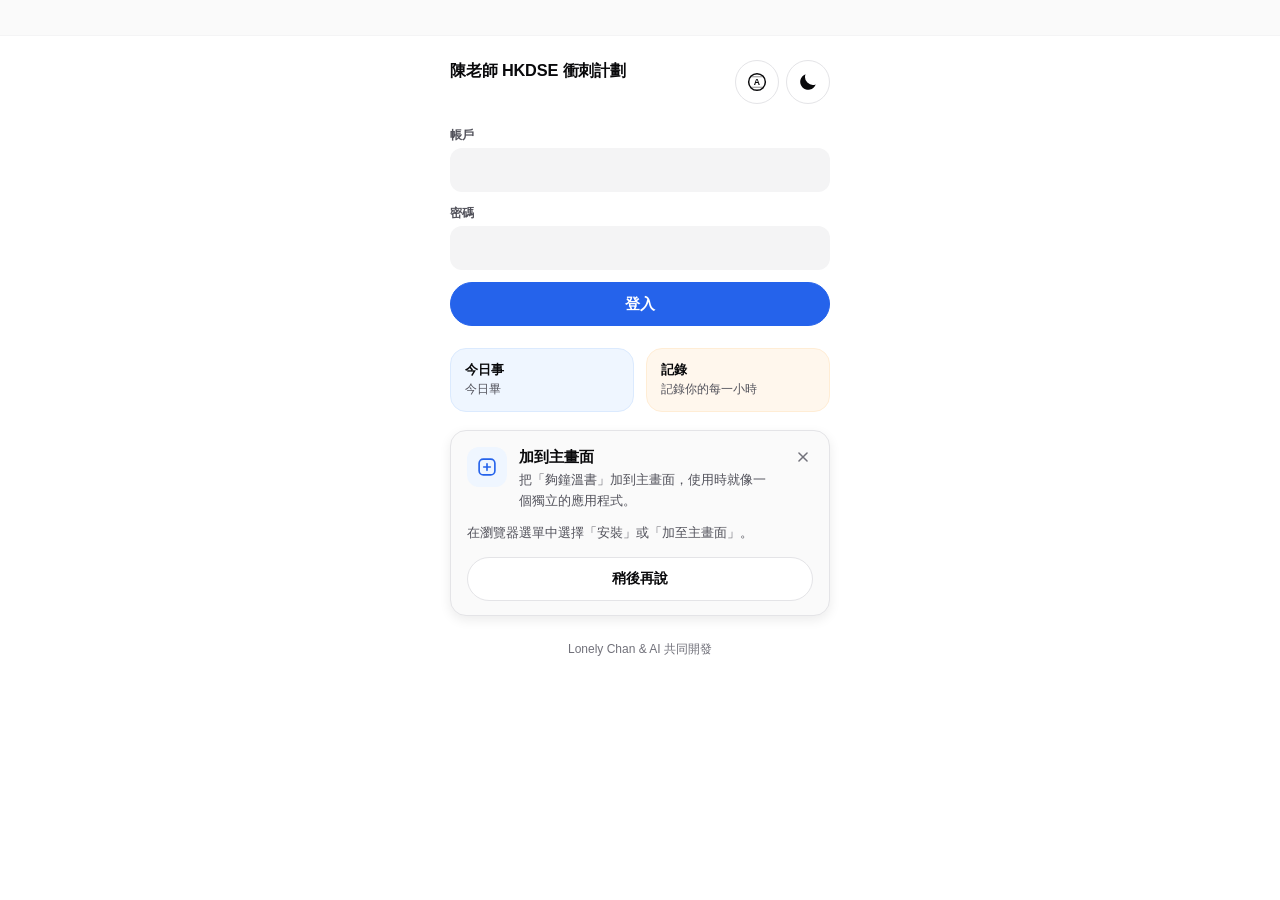
==== index.html @ e99648c1 "夠鐘溫書：安裝掣、icon 切換掣、新圖示、Service Worker" ====
<!doctype html>
<html lang="zh-Hant">
<head>
  <meta charset="utf-8">
  <meta name="viewport" content="width=device-width, initial-scale=1, viewport-fit=cover">
  <!-- 應用程式名稱＝主畫面圖示下面顯示嘅名（SIR 2026-08-17 定名「夠鐘
       溫書」）。畫面上嘅品牌區塊係另一回事，繼續用「2026 - 2027」／
       「陳老師 HKDSE 衝刺計劃」，兩者刻意唔同。 -->
  <title>夠鐘溫書</title>

  <!-- PWA：manifest + Service Worker（sw.js，2026-08-17 加）。SW 行網路
       優先，唔會快取住舊畫面（見 sw.js 頭註）；佢同時係 Chromium 發出
       beforeinstallprompt 的先決條件，冇佢就冇「一撳安裝」掣。
       start_url / scope 刻意用相對路徑 "./"：manifest 的相對 URL 係以
       manifest 檔案本身所在位置為 base，唔係頁面 URL。manifest.webmanifest
       喺兩邊部署都放喺 app 根目錄——GitHub Pages 係
       https://tonychan358.github.io/dse-study-log/manifest.webmanifest，
       本機開發係 http://localhost:8005/manifest.webmanifest——所以 "./"
       喺兩邊都會正確解析到各自嘅根目錄，唔使寫死絕對路徑或猜子路徑。 -->
  <link rel="manifest" href="./manifest.webmanifest">
  <link rel="apple-touch-icon" href="./icons/apple-touch-icon.png">
  <meta name="theme-color" content="#2563EB">

  <!-- iOS Safari 唔認 manifest 嘅 display:standalone，要另外呢幾個 meta
       tag 先會喺「加至主畫面」後隱藏網址列、用 standalone 模式打開。 -->
  <meta name="apple-mobile-web-app-capable" content="yes">
  <meta name="apple-mobile-web-app-status-bar-style" content="black-translucent">
  <meta name="apple-mobile-web-app-title" content="夠鐘溫書">

  <link rel="stylesheet" href="./css/tokens.css">
  <link rel="stylesheet" href="./css/app.css">
</head>
<body>
  <div id="status-bar" class="status-bar" hidden></div>
  <main id="app">載入中…</main>
  <script type="module" src="./js/main.js"></script>
</body>
</html>
---- css/tokens.css ----
/*
 * Design tokens for dse-study-log — derived from ../DESIGN.md (Bento Grid,
 * v1.0, replaces the earlier Warm Editorial system as of 2026-08-17).
 *
 * Token NAMES are kept stable from the previous (warm-editorial) file so
 * app.css and every view module keep working unchanged; only the VALUES
 * change. New tokens are added for bento-specific things that had no
 * warm-editorial equivalent: dark/inverted cells, accent-tinted cells,
 * the fuller radius scale, and bento grid spacing.
 *
 * 2026-08-17 (login redesign): the primary/CTA colour moves from Bento's
 * near-black to the BRAND BLUE of the approved login mockup
 * (docs/ui-mockup-login.html) — SIR's instruction「唔想用黑色」. Token
 * NAMES are again untouched: only --accent / --accent-hover (and their
 * dark-theme counterparts) change value, plus a new --brand-* group for
 * the blue hero cell. DESIGN.md still governs everything else; the blue
 * is DESIGN.md's own accent-blue family (blue-600 #2563EB), so this is a
 * re-mapping within the documented palette, not a new colour.
 *
 * DESIGN.md's literal hex values are used wherever they pass WCAG AA as
 * real text/button-label pairs. Where a literal value fails (checked by
 * hand against the WCAG 2.1 contrast formula), a nearby shade from the
 * same colour family is promoted instead — same technique the previous
 * warm-editorial tokens.css used. Deviations are called out inline:
 *   - --muted (zinc-400 #A1A1AA) is ~2.6:1 on white → fails 4.5:1 for real
 *     text (captions, hints, form labels use it). Promoted to zinc-500
 *     #71717A (~4.8:1 on --bg / --surface).
 *   - --danger and the two DESIGN "solid button" accents (rose/green) are
 *     promoted one step darker (rose-600 / green-700) so white label text
 *     on a solid button reaches 4.5:1; literal DESIGN hexes fail
 *     (rose ~3.7:1, green ~2.3:1) for that specific use.
 *   - Decorative-only values (cell borders, tint backgrounds, focus rings)
 *     keep DESIGN.md's literal hex — non-text UI components only need 3:1,
 *     and Bento's whole aesthetic (Linear/Vercel-style near-invisible
 *     borders) intentionally trades off some border contrast for the
 *     "flat, breathing" look DESIGN.md's Do's/Don'ts call for.
 *
 * DESIGN.md does not specify a dark theme (only bg-dark as one of several
 * light-theme accent cells). Dark theme is derived here: zinc-900/800 for
 * surfaces, near-white for text/primary-button, and the "dark hero cell"
 * inverts to a bright cell (see --cell-dark-bg below) so it keeps its role
 * as the highest-contrast anchor in the grid even when the page canvas is
 * already dark.
 *
 * Theme switch: document.documentElement.dataset.theme = 'dark' | 'light'
 */

:root {
  /* Surfaces (DESIGN.md §Colors > Backgrounds) */
  --bg: #FFFFFF;              /* bg-base — pure white canvas */
  --surface: #FAFAFA;         /* bg-surface — default bento cell / card */
  --surface-elevated: #F4F4F5;/* bg-elevated — hover state */

  /* Text (DESIGN.md §Colors > Text) */
  --text: #09090B;            /* text-primary — near-black */
  --text-secondary: #52525B;  /* text-secondary — zinc-600, ~7.5:1 on --bg */
  --muted: #71717A;           /* zinc-500 — promoted from DESIGN's text-muted
                                  #A1A1AA (zinc-400, ~2.6:1, fails as real
                                  text); this shade reaches ~4.8:1 on --bg
                                  and --surface. Literal zinc-400 is kept
                                  as --muted-decorative below for icon-only /
                                  non-text uses that only need 3:1. */
  --muted-decorative: #A1A1AA; /* DESIGN's literal text-muted, decorative-only */
  --text-inverse: #FFFFFF;    /* text-inverse — on dark/accent-dark cells */
  --text-muted-inv: rgba(255, 255, 255, 0.60); /* text-muted-inv, DESIGN literal */

  /* Borders (DESIGN.md §Borders) */
  --border: #E4E4E7;          /* border-default — card/input/cell outlines */
  --border-subtle: #F4F4F5;   /* border-subtle — barely visible dividers */
  --border-strong: #D4D4D8;   /* border-strong — hovered cell border, table lines */
  --border-dark: rgba(255, 255, 255, 0.10); /* border on dark/accent-dark cells */

  /* Interactive — BRAND BLUE primary (DESIGN.md §Colors > Accent Palette >
     accent-blue family). The approved login mockup makes blue the app's
     primary colour: blue hero, blue login button, blue brand line. blue-600
     #2563EB is one step darker than DESIGN's literal accent-blue #3B82F6 —
     the literal is only ~3.1:1 against white, which fails 4.5:1 for a solid
     button's white label and for link text; #2563EB reaches ~5.2:1. */
  --accent: #2563EB;          /* primary — CTA buttons, links, focus rings */
  --accent-hover: #1D4ED8;    /* primary-hover — blue-700 */
  --accent-soft: #EFF6FF;     /* bg-accent-2 (blue tint) — "selected" chip/pill state */
  --accent-line: #3B82F6;     /* accent-blue literal — decorative border for
                                  the selected/pressed chip state (3:1 use only) */
  --on-accent: #FFFFFF;       /* label colour on top of --accent (~5.2:1) */

  /* Brand hero (approved login mockup's countdown cell). The mockup's
     gradient is #2563EB → #4F79F0; the second stop is too light to carry
     white text (white on #4F79F0 is only ~4.0:1, and the mockup's
     rgba(255,255,255,.82) label is ~3.1:1 on it — both fail 4.5:1). Per the
     promotion convention above, the end stop is moved to the neighbouring
     indigo-600 #4F46E5 (same "blue leaning violet" direction the mockup
     takes, ~6.3:1 with white) and the muted label alpha is raised from .82
     to .92 (~4.6:1 at the gradient's lightest point). */
  --brand: #2563EB;           /* hero gradient start — same hue as --accent */
  --brand-2: #4F46E5;         /* hero gradient end — indigo-600 */
  --on-brand: #FFFFFF;        /* hero number/text (≥5.2:1 across the gradient) */
  --on-brand-muted: rgba(255, 255, 255, 0.92); /* hero label/unit (≥4.6:1) */
  --shadow-brand: 0 8px 22px rgba(37, 99, 235, 0.24); /* mockup's blue glow */

  /* Semantic */
  --danger: #E11D48;          /* rose-600 — promoted from DESIGN's literal
                                  accent-rose #F43F5E (white-on-rose is only
                                  ~3.7:1, fails 4.5:1 for a solid danger
                                  button/label); this reaches ~4.7:1 */
  --on-danger: #FFFFFF;
  --success: #15803D;         /* green-700 — promoted from DESIGN's literal
                                  accent-green #22C55E for the same reason
                                  (white-on-green is only ~2.3:1); reaches ~5:1 */
  --success-soft: #F0FDF4;    /* bg-accent-1 (green tint) — badge/cell backgrounds */
  --on-success: #FFFFFF;
  --warn: #F59E0B;            /* accent-amber, literal DESIGN hex — status-bar
                                  offline background */
  --warn-text: #92620A;       /* darkened amber for inline warning text on
                                  --bg (literal #F59E0B is only ~2.2:1 as text) */
  --on-warn: #09090B;         /* near-black text on the light amber --warn
                                  (white-on-amber is only ~2.1:1, fails) */

  /* Bento accent tints (DESIGN.md §Colors > Backgrounds + §Components >
     Bento Cells > cell-accent-{color}) — used by .cell-accent-* below */
  --tint-green-bg: #F0FDF4;
  --tint-green-border: #DCFCE7;
  --tint-blue-bg: #EFF6FF;
  --tint-blue-border: #DBEAFE;
  --tint-purple-bg: #FDF4FF;
  --tint-purple-border: #FAE8FF;
  --tint-orange-bg: #FFF7ED;
  --tint-orange-border: #FFEDD5;

  /* Dark/contrast bento cell (DESIGN.md §Components > cell-dark) */
  --cell-dark-bg: #09090B;
  --cell-dark-text: #FFFFFF;
  --cell-dark-border: rgba(255, 255, 255, 0.10);

  /* Shape (DESIGN.md §Border Radius) */
  --radius-sm: 8px;           /* radius-sm — small tags, badges */
  --radius: 12px;             /* radius-md — buttons, inputs, small cells */
  --radius-lg: 16px;          /* radius-lg — standard bento cell / card */
  --radius-xl: 20px;          /* radius-xl — large feature cells */
  --radius-2xl: 24px;         /* radius-2xl — hero bento */
  --radius-full: 9999px;      /* radius-full — pill buttons, badges */
  --gap: 12px;                /* space-3 */
  --tap: 44px;                /* minimum tap target, both axes */

  /* Bento grid (DESIGN.md §The Bento Grid System) */
  --bento-gap: 12px;
  --cell-pad: 20px;           /* within DESIGN's 24-32px range, tightened for
                                  the app's compact mobile-first cells */

  /* Elevation (DESIGN.md §Elevation Model) — flat by default, shadow only
     appears on hover, per "Bento aesthetic: flat, no shadow at rest" */
  --shadow-sm: 0 1px 4px rgba(0, 0, 0, 0.05), 0 1px 2px rgba(0, 0, 0, 0.03);
  --shadow-md: 0 4px 12px rgba(0, 0, 0, 0.08);

  /* Typography (DESIGN.md §Typography). No web font is loaded (no CDN,
     offline-first PWA); system stacks approximate Inter/Geist with
     Traditional-Chinese-aware CJK fallbacks. */
  --font-heading: -apple-system, BlinkMacSystemFont, 'Segoe UI', 'PingFang TC',
    'Microsoft JhengHei', 'Noto Sans TC', sans-serif;
  --font-body: -apple-system, BlinkMacSystemFont, 'Segoe UI', 'PingFang TC',
    'Microsoft JhengHei', 'Noto Sans TC', sans-serif;
}

:root[data-theme="dark"] {
  /* Surfaces — zinc-950/900/800, never blue-grey (DESIGN has no explicit
     dark palette; zinc is the same neutral family DESIGN already uses for
     borders/text, so this stays in-family) */
  --bg: #09090B;               /* bg-dark, DESIGN's own literal dark swatch */
  --surface: #18181B;          /* zinc-900 — one step up from --bg for cell separation */
  --surface-elevated: #27272A; /* zinc-800 */

  /* Text */
  --text: #FAFAFA;             /* near-white */
  --text-secondary: #D4D4D8;   /* zinc-300, ~13.8:1 on --bg */
  --muted: #A1A1AA;            /* zinc-400, ~7.4:1 on --bg — DESIGN's literal
                                   text-muted reads fine here (dark canvas
                                   inverts the earlier light-theme failure) */
  --muted-decorative: #71717A;
  --text-inverse: #09090B;     /* used on the inverted --cell-dark-bg (bright) */
  --text-muted-inv: rgba(9, 9, 11, 0.60);

  /* Borders */
  --border: #3F3F46;           /* zinc-700 */
  --border-subtle: #27272A;    /* zinc-800 */
  --border-strong: #52525B;    /* zinc-600 */
  --border-dark: rgba(9, 9, 11, 0.10);

  /* Interactive — the brand stays blue in dark theme (recognisability), but
     blue-600 on a near-black canvas is only ~3.9:1, too weak for link text
     and focus rings. Lightened to blue-400 #60A5FA (~7.8:1 on --bg), with
     near-black labels on top of solid blue buttons (~7.8:1). */
  --accent: #60A5FA;
  --accent-hover: #93C5FD;     /* blue-300 */
  --accent-soft: #1E2A3F;      /* dark desaturated blue tint */
  --accent-line: #60A5FA;      /* lightened accent-blue, ~3:1+ on dark surfaces */
  --on-accent: #09090B;

  /* Brand hero — deliberately NOT inverted. The saturated blue block keeps
     its identity (and its role as the grid's colour anchor) on a near-black
     canvas: #2563EB is ~3.9:1 against --bg, well past the 3:1 a non-text UI
     surface needs, and white-on-gradient contrast is unchanged from light
     theme because both hero colours are theme-independent. */
  --brand: #2563EB;
  --brand-2: #4F46E5;
  --on-brand: #FFFFFF;
  --on-brand-muted: rgba(255, 255, 255, 0.92);
  --shadow-brand: 0 8px 24px rgba(37, 99, 235, 0.38);

  /* Semantic — lightened so each still reads as real text/button label on
     a dark canvas (dark-mode equivalents of the light-theme promotions above) */
  --danger: #F87171;           /* red-400, ~6.3:1 on --bg */
  --on-danger: #09090B;
  --success: #4ADE80;          /* green-400, ~10.7:1 on --bg */
  --success-soft: #14251A;
  --on-success: #09090B;
  --warn: #FBBF24;             /* amber-400, ~10.9:1 on --bg */
  --warn-text: #FBBF24;
  --on-warn: #09090B;

  /* Bento accent tints — darkened/desaturated so they read as "tinted dark
     cells" rather than clashing bright patches on a dark canvas */
  --tint-green-bg: #14251A;
  --tint-green-border: #1F3A2A;
  --tint-blue-bg: #17233A;
  --tint-blue-border: #22335A;
  --tint-purple-bg: #241A33;
  --tint-purple-border: #38264D;
  --tint-orange-bg: #2A1D12;
  --tint-orange-border: #45301C;

  /* Dark cell inverts to the brightest surface in dark theme so it keeps
     its role as the grid's highest-contrast anchor (see file header note) */
  --cell-dark-bg: #FAFAFA;
  --cell-dark-text: #09090B;
  --cell-dark-border: rgba(9, 9, 11, 0.10);

  --shadow-sm: 0 2px 8px rgba(0, 0, 0, 0.32);
  --shadow-md: 0 4px 16px rgba(0, 0, 0, 0.40);
}
---- css/app.css ----
/*
 * Base stylesheet for dse-study-log — Bento Grid (see ../DESIGN.md).
 * Rules only — all colour/type/spacing values come from tokens.css.
 * Mobile-first: unqualified rules target the phone; @media (min-width: 720px)
 * widens the layout for teacher/desktop use.
 *
 * DESIGN.md's own responsive table has three breakpoints (640/1024/etc) for
 * a generic marketing bento page. This app already had one working
 * breakpoint (720px, phone vs teacher/desktop) before the bento restyle, and
 * every existing view/test relies on it — so the bento system below
 * collapses DESIGN's 3-tier scheme onto that single existing breakpoint
 * (2-column bento below 720px, 4-column at/above it) rather than adding new
 * breakpoints. See bento-restyle-report.md for the full note.
 */

*,
*::before,
*::after {
  box-sizing: border-box;
}

html {
  -webkit-text-size-adjust: 100%;
}

body {
  margin: 0;
  min-height: 100vh;
  background: var(--bg);
  color: var(--text);
  font-family: var(--font-body);
  font-size: 1rem;
  line-height: 1.5;
  -webkit-tap-highlight-color: transparent;
}

h1, h2, h3 {
  font-family: var(--font-heading);
  color: var(--text);
  line-height: 1.2;
  font-weight: 700;
  letter-spacing: -0.02em;
  margin: 0 0 var(--gap);
}

h1 { font-size: 1.75rem; }
h2 { font-size: 1.375rem; }
h3 { font-size: 1.125rem; }

p { margin: 0 0 var(--gap); }

a {
  color: var(--accent);
}

/* ---------- Buttons (DESIGN.md §Components > Buttons — pill radius) ---------- */

.btn {
  display: inline-flex;
  align-items: center;
  justify-content: center;
  gap: 8px;
  min-height: var(--tap);
  min-width: var(--tap);
  padding: 10px 22px;
  border: 1px solid var(--border);
  border-radius: var(--radius-full);
  background: var(--bg);
  color: var(--text);
  font-family: var(--font-body);
  font-size: 0.9375rem;
  font-weight: 600;
  line-height: 1.2;
  cursor: pointer;
  transition: background-color 0.15s ease, border-color 0.15s ease;
}

.btn:hover {
  border-color: var(--border-strong);
  background: var(--surface-elevated);
}

.btn:focus-visible {
  outline: 2px solid var(--accent);
  outline-offset: 2px;
}

.btn-primary {
  border-color: var(--accent);
  background: var(--accent);
  color: var(--on-accent);
}

.btn-primary:hover {
  background: var(--accent-hover);
  border-color: var(--accent-hover);
}

.btn-danger {
  border-color: var(--danger);
  background: var(--danger);
  color: var(--on-danger);
}

/* Icon-only button — square, exactly one --tap (44px) on both axes so the
   tap target never shrinks below the minimum just because the label is gone.
   The accessible name lives entirely in the button's aria-label (the SVG
   inside is aria-hidden). */
.btn-icon {
  width: var(--tap);
  height: var(--tap);
  min-width: var(--tap);
  min-height: var(--tap);
  padding: 0;
  flex: none;
}

.btn-icon svg {
  display: block;
  flex: none;
}

/* Typographic glyph inside an inline SVG icon (the 文/A language mark).
   font-family has to come from CSS — a `font-family="var(--font-body)"`
   presentation attribute on <text> is not resolved by any browser. */
.icon-glyph {
  font-family: var(--font-body);
  font-weight: 700;
}

/* ---------- Chips (DESIGN.md §Badges & Pills — pill radius) ---------- */

.chip {
  display: inline-flex;
  align-items: center;
  justify-content: center;
  min-height: var(--tap);
  min-width: var(--tap);
  padding: 8px 16px;
  border: 1px solid var(--border);
  border-radius: var(--radius-full);
  background: var(--surface);
  color: var(--text);
  font-family: var(--font-body);
  font-size: 0.9375rem;
  font-weight: 500;
  cursor: pointer;
  transition: background-color 0.15s ease, border-color 0.15s ease;
}

.chip:focus-visible {
  outline: 2px solid var(--accent);
  outline-offset: 2px;
}

.chip[aria-pressed="true"] {
  background: var(--accent-soft);
  border-color: var(--accent-line);
  font-weight: 600;
}

/* ---------- Card (DESIGN.md §Components > Bento Cells > cell-default) ---------- */

.card {
  background: var(--surface);
  border: 1px solid var(--border);
  border-radius: var(--radius-lg);
  overflow: hidden;
  padding: var(--cell-pad);
  transition: box-shadow 0.15s ease, border-color 0.15s ease;
}

.card:hover {
  box-shadow: var(--shadow-sm);
  border-color: var(--border-strong);
}

/* ---------- Field (label + input) ---------- */

.field {
  display: flex;
  flex-direction: column;
  gap: 4px;
  margin-bottom: var(--gap);
}

.field label {
  font-size: 0.75rem;
  font-weight: 600;
  color: var(--text-secondary);
}

/* Borderless filled inputs, per the approved login mockup and the original
   YY3STEAM_HKDSE app: no outline at rest, a flat grey fill instead. The
   border is kept at 1px transparent (not `border: 0`) so the box metrics
   never shift when :focus paints it in --accent. */
.field input,
.field textarea,
.field select {
  min-height: var(--tap);
  padding: 11px 13px;
  border: 1px solid transparent;
  border-radius: var(--radius);
  background: var(--surface-elevated);
  color: var(--text);
  font-family: var(--font-body);
  font-size: 1rem;
}

.field input::placeholder,
.field textarea::placeholder {
  color: var(--muted);
}

.field textarea {
  min-height: calc(var(--tap) * 2);
  resize: vertical;
}

.field input:focus,
.field textarea:focus,
.field select:focus {
  outline: 2px solid var(--accent);
  outline-offset: 1px;
  border-color: var(--accent);
}

.field .hint {
  font-size: 0.8125rem;
  color: var(--muted);
}

/* ---------- Table ---------- */

.table {
  width: 100%;
  border-collapse: collapse;
  background: var(--surface);
  border: 1px solid var(--border);
  border-radius: var(--radius-lg);
  overflow: hidden;
}

.table th,
.table td {
  padding: 10px 12px;
  text-align: left;
  border-bottom: 1px solid var(--border-subtle);
  font-size: 0.9375rem;
}

.table th {
  font-family: var(--font-body);
  font-weight: 600;
  color: var(--text-secondary);
  background: var(--surface-elevated);
}

.table tr:last-child td {
  border-bottom: none;
}

/* ---------- Status bar ---------- */

.status-bar {
  position: sticky;
  top: 0;
  z-index: 10;
  display: flex;
  align-items: center;
  justify-content: center;
  gap: 8px;
  min-height: 36px;
  padding: 6px var(--gap);
  background: var(--surface);
  border-bottom: 1px solid var(--border-subtle);
  color: var(--text-secondary);
  font-size: 0.875rem;
  text-align: center;
}

.status-bar[data-offline="true"] {
  background: var(--warn);
  color: var(--on-warn);
  border-bottom-color: var(--warn);
}

/* ---------- Calendar grid ---------- */

.calendar-grid {
  display: grid;
  grid-template-columns: repeat(7, 1fr);
  gap: 4px;
}

/* Styles direct children only — day cells must be rendered as immediate
   children of .calendar-grid with no wrapper element, or aspect-ratio,
   borders and hover styling below silently do not apply. */
.calendar-grid > * {
  aspect-ratio: 1;
  display: flex;
  flex-direction: column;
  align-items: center;
  justify-content: center;
  border: 1px solid var(--border);
  border-radius: var(--radius-sm);
  background: var(--surface);
  color: var(--text);
  font-size: 0.8125rem;
  cursor: pointer;
  transition: background-color 0.15s ease, border-color 0.15s ease;
}

.calendar-grid > *:hover {
  background: var(--surface-elevated);
  border-color: var(--border-strong);
}

/* ---------- Bento grid system (DESIGN.md §The Bento Grid System) ----------
 * Reusable across screens: login's countdown/stat cells today; calendar,
 * weekly report, class overview and past-paper screens can reuse the same
 * .bento/.cell classes instead of inventing new layout each time.
 *
 * Mobile (base, <720px): 2 columns — matches the approved login mockup,
 * which deliberately keeps two small stat cells side by side even on a
 * phone rather than DESIGN.md's generic "mobile: all cells become 1x1"
 * (that rule is written for a many-cell marketing page; a 3-cell compact
 * widget stacking to 1 column would waste vertical space and doesn't match
 * what SIR approved). .cell-full always spans the whole row at any column
 * count, so hero/banner cells are unaffected by this choice.
 * Desktop (≥720px): 4 columns, per DESIGN.md's default grid.
 */

.bento {
  display: grid;
  grid-template-columns: repeat(2, 1fr);
  gap: var(--bento-gap);
}

.cell {
  background: var(--surface);
  border: 1px solid var(--border);
  border-radius: var(--radius-lg);
  padding: var(--cell-pad);
  overflow: hidden;
  transition: box-shadow 0.15s ease, border-color 0.15s ease;
}

.cell:hover {
  box-shadow: var(--shadow-sm);
  border-color: var(--border-strong);
}

/* -- sizes (column span is relative to the grid's current column count,
      so "half"/"full" stay visually true at both 2-col and 4-col) -- */
.cell-full { grid-column: 1 / -1; }
.cell-half { grid-column: span 1; }
.cell-tiny { grid-column: span 1; }
.cell-tall { grid-row: span 2; }

/* -- tints (DESIGN.md §Components > Bento Cells) -- */
.cell-dark {
  background: var(--cell-dark-bg);
  border-color: var(--cell-dark-border);
  color: var(--cell-dark-text);
}

.cell-dark .cell-label,
.cell-dark .cell-sub {
  color: var(--text-muted-inv);
}

/* Brand hero cell — the blue countdown of the approved login mockup, which
   replaces the near-black .cell-dark hero SIR rejected (「唔想用黑色」).
   Everything inside is centred (「距離DSE個度想置中」): label, number and
   unit all sit on the cell's centre line. Reusable: any screen wanting a
   single high-emphasis stat block can use .cell.cell-brand. */
.cell-brand {
  background: linear-gradient(135deg, var(--brand) 0%, var(--brand-2) 100%);
  border-color: transparent;
  color: var(--on-brand);
  border-radius: var(--radius-xl);
  padding: 26px 20px;
  text-align: center;
  box-shadow: var(--shadow-brand);
}

/* The generic .cell:hover (grey border + neutral shadow) would fight the
   gradient and the blue glow, so the hero keeps its resting look. */
.cell-brand:hover {
  border-color: transparent;
  box-shadow: var(--shadow-brand);
}

.cell-brand .cell-number {
  font-size: 3.8rem;
  letter-spacing: -0.04em;
  margin: 6px 0 2px;
}

.cell-brand .cell-label,
.cell-brand .cell-unit,
.cell-brand .cell-sub {
  color: var(--on-brand-muted);
}

.cell-brand .cell-label {
  margin-top: 0;
  letter-spacing: 0.08em;
}

/* Compact tinted note cell — the two small cells the mockup puts under the
   login button. Same .cell box, tighter padding and a small-caps-weight
   title instead of the standard 1.25rem .cell-kicker. */
.cell-note {
  padding: 13px 14px;
}

.cell-note .cell-kicker {
  font-size: 0.8125rem;
}

.cell-note .cell-sub {
  color: var(--text-secondary);
  line-height: 1.5;
  margin-top: 3px;
}

.cell-accent-green  { background: var(--tint-green-bg);  border-color: var(--tint-green-border); }
.cell-accent-blue   { background: var(--tint-blue-bg);   border-color: var(--tint-blue-border); }
.cell-accent-purple { background: var(--tint-purple-bg); border-color: var(--tint-purple-border); }
.cell-accent-orange { background: var(--tint-orange-bg); border-color: var(--tint-orange-border); }

/* -- content helpers (DESIGN.md §Typography — number/heading/body scale) -- */
.cell-number {
  font-size: 2.5rem;
  font-weight: 700;
  line-height: 1;
  letter-spacing: -0.03em;
}

.cell-label {
  font-size: 0.75rem;
  color: var(--muted);
  margin-top: 4px;
}

.cell-kicker {
  font-size: 1.25rem;
  font-weight: 700;
  line-height: 1.2;
}

.cell-sub {
  font-size: 0.72rem;
  color: var(--muted);
  margin-top: 2px;
}

.cell-unit {
  font-size: 0.85rem;
  color: var(--muted);
}

@media (min-width: 720px) {
  .bento { grid-template-columns: repeat(4, 1fr); }
  .cell-half   { grid-column: span 2; }
  .cell-small  { grid-column: span 2; }
  .cell-medium { grid-column: span 2; grid-row: span 2; }
  .cell-wide   { grid-column: span 3; }
  .cell-large  { grid-column: span 3; grid-row: span 2; }
  .cell-hero   { grid-column: span 4; grid-row: span 2; }
}

/* ---------- Login screen (DESIGN.md components above, composed to match
   the approved mockup docs/ui-mockup-login.html) ---------- */

.login-shell {
  width: 100%;
  max-width: 380px;
  margin: 0 auto;
}

/* Top bar: two-line brand block on the left, language/theme toggles on the
   right — the structure of SIR's original YY3STEAM_HKDSE login, as approved.
   align-items:flex-start keeps the toggles pinned to the top when the brand
   name wraps to two lines (it does at ~360px in English). */
.login-bar {
  display: flex;
  align-items: flex-start;
  justify-content: space-between;
  gap: var(--gap);
  margin-bottom: 22px;
}

/* min-width:0 lets the brand text wrap instead of forcing the flex row wider
   than the viewport — the long CJK/English brand line is the one string on
   this screen capable of overflowing a 360px phone. */
.login-brand {
  min-width: 0;
}

.login-brand-year {
  font-size: 1.3rem;
  font-weight: 800;
  line-height: 1.15;
  letter-spacing: -0.01em;
  color: var(--accent);
}

.login-brand-name {
  margin: 0;
  font-size: 1.02rem;
  font-weight: 700;
  line-height: 1.3;
  letter-spacing: -0.01em;
  color: var(--text);
  overflow-wrap: anywhere;
}

.login-tools {
  flex: none;
  display: flex;
  gap: 7px;
}

/* Compact pills, but never below the 44px minimum tap target — the mockup's
   6px/12px pills would be too small to hit reliably on a phone. */
.login-tools .btn {
  padding: 8px 14px;
  font-size: 0.8125rem;
}

/* Both login toggles are icon-only (SIR, 2026-08-17), so they override the
   compact padding above with a fixed 44x44 square. Must stay AFTER the rule
   above — same specificity (0,2,0), so source order decides. */
.login-tools .btn-icon {
  padding: 0;
  width: var(--tap);
  height: var(--tap);
}

/* Hero sits on its own (not inside a .bento) so that hiding it while the
   countdown data is still loading leaves no gap at all. */
.login-hero {
  margin-bottom: 22px;
}

.login-notes {
  margin-top: 22px;
}

/* ---------- Install pop-up (login screen) ----------
   A raised card that "pops" into the login flow, NOT a fixed overlay or
   bottom sheet: it must never cover the login form (short/landscape screens
   would have the sheet sitting on top of the submit button) and must never
   trap focus. Elevation + the slide-in below carry the pop-up feel instead
   of position:fixed. */

.install-pop {
  position: relative;
  margin-top: 18px;
  padding: 16px 16px 14px;
  border: 1px solid var(--border);
  border-radius: var(--radius-lg);
  background: var(--surface);
  box-shadow: var(--shadow-md);
  animation: install-pop-in 0.22s ease-out both;
}

@keyframes install-pop-in {
  from { opacity: 0; transform: translateY(8px); }
  to   { opacity: 1; transform: none; }
}

/* 44x44 hit area, but visually just a small ✕ in the corner. */
.install-pop-close {
  position: absolute;
  top: 4px;
  right: 4px;
  display: inline-flex;
  align-items: center;
  justify-content: center;
  width: var(--tap);
  height: var(--tap);
  padding: 0;
  border: 0;
  border-radius: var(--radius-full);
  background: none;
  color: var(--muted);
  cursor: pointer;
}

.install-pop-close:hover {
  color: var(--text);
  background: var(--surface-elevated);
}

.install-pop-close:focus-visible {
  outline: 2px solid var(--accent);
  outline-offset: 2px;
}

/* padding-right keeps the title clear of the close button's 44px square. */
.install-pop-head {
  display: flex;
  align-items: flex-start;
  gap: 12px;
  padding-right: 38px;
}

.install-pop-icon {
  flex: none;
  display: inline-flex;
  align-items: center;
  justify-content: center;
  width: 40px;
  height: 40px;
  border-radius: var(--radius);
  background: var(--accent-soft);
  color: var(--accent);
}

.install-pop-headtext {
  min-width: 0;   /* lets the copy wrap instead of widening the flex row */
}

.install-pop-title {
  font-size: 0.9375rem;
  font-weight: 700;
  line-height: 1.3;
  color: var(--text);
}

.install-pop-body {
  margin: 4px 0 0;
  font-size: 0.8125rem;
  line-height: 1.55;
  color: var(--text-secondary);
}

.install-pop-actions {
  display: flex;
  gap: 8px;
  margin-top: 14px;
}

.install-pop-actions .btn {
  flex: 1;
  padding: 10px 14px;
  font-size: 0.875rem;
}

.install-pop-hint,
.install-pop-note {
  margin: 12px 0 0;
  font-size: 0.8125rem;
  line-height: 1.55;
  color: var(--text-secondary);
}

/* -- iOS: the two illustrated steps (no API exists; this is the honest
      maximum a web page can do on iOS Safari) -- */

.install-steps-title {
  margin-top: 14px;
  font-size: 0.8125rem;
  font-weight: 700;
  color: var(--text);
}

.install-steps {
  display: grid;
  gap: 8px;
  margin: 8px 0 0;
  padding: 0;
  list-style: none;
}

.install-step {
  display: flex;
  align-items: center;
  gap: 10px;
  padding: 10px 12px;
  border-radius: var(--radius);
  background: var(--surface-elevated);
}

.install-step-num {
  flex: none;
  display: inline-flex;
  align-items: center;
  justify-content: center;
  width: 22px;
  height: 22px;
  border-radius: var(--radius-full);
  background: var(--accent);
  color: var(--on-accent);
  font-size: 0.75rem;
  font-weight: 700;
}

.install-step-glyph {
  flex: none;
  display: inline-flex;
  color: var(--accent);
}

.install-step-text {
  min-width: 0;
  font-size: 0.8125rem;
  line-height: 1.45;
  color: var(--text-secondary);
}

.install-done {
  margin: 18px 0 0;
  padding: 12px 14px;
  border-radius: var(--radius);
  background: var(--success-soft);
  color: var(--success);
  font-size: 0.8125rem;
  font-weight: 600;
  text-align: center;
}

.login-credit {
  margin: 24px 0 0;
  text-align: center;
  font-size: 0.75rem;
  color: var(--muted);
}

/* ---------- Layout container ---------- */

.container {
  width: 100%;
  max-width: 700px;
  margin: 0 auto;
  padding: var(--gap);
}

/* ---------- Responsive: widen for tablet/desktop (teacher views) ---------- */

@media (min-width: 720px) {
  .container {
    max-width: 960px;
    padding: 24px;
  }

  h1 { font-size: 2rem; }

  .card {
    padding: 24px;
  }
}

/* ---------- Print: teacher exports a student report to PDF ---------- */

@media print {
  nav,
  .status-bar,
  .btn,
  .chip {
    display: none !important;
  }

  body {
    background: #FFFFFF;
    color: #000000;
  }

  .card {
    box-shadow: none;
    border: 1px solid #000000;
  }
}

/* ---------- Reduced motion ---------- */

@media (prefers-reduced-motion: reduce) {
  *,
  *::before,
  *::after {
    transition-duration: 0.001ms !important;
    animation-duration: 0.001ms !important;
    animation-iteration-count: 1 !important;
  }
}
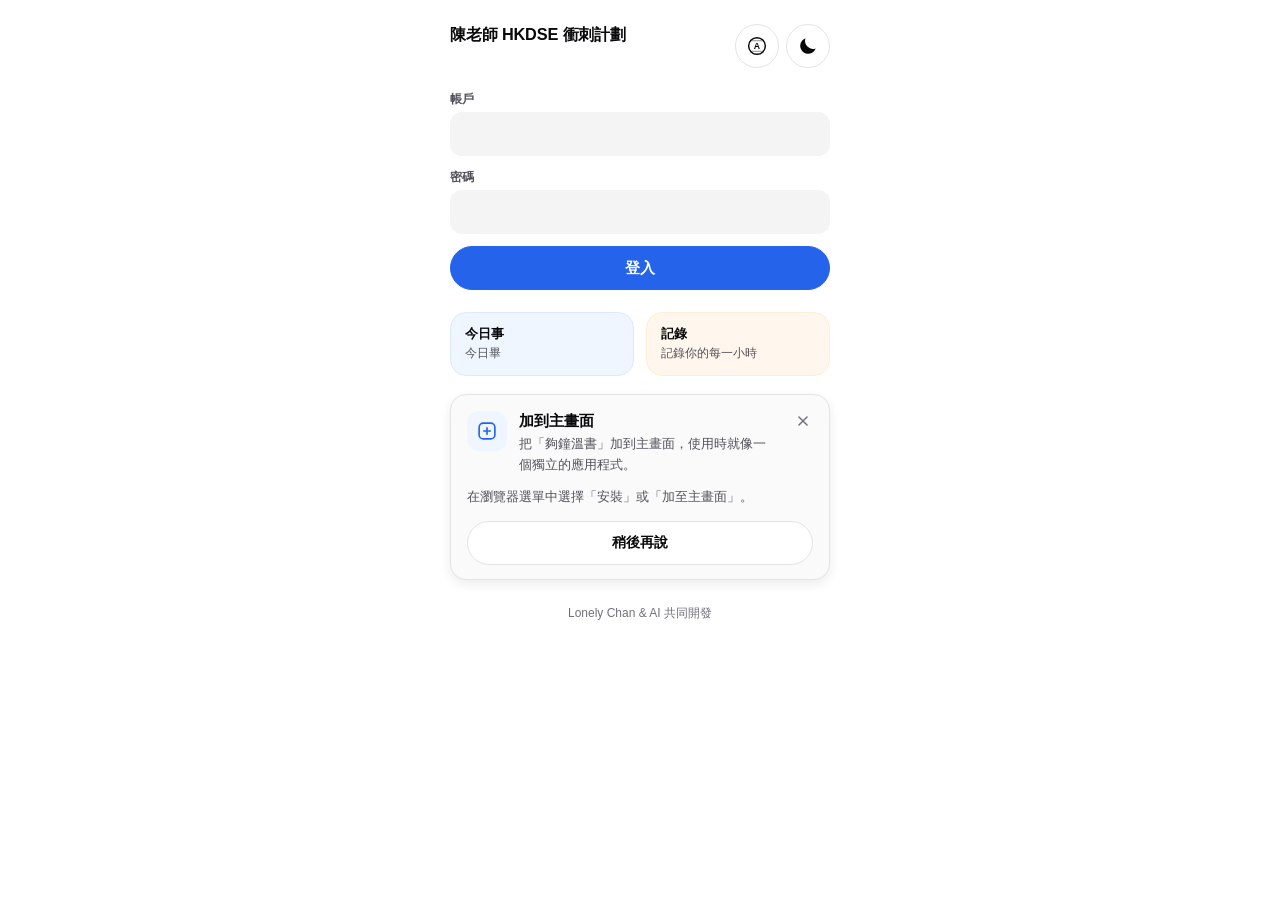
==== commit 97b0bd52: "單日輸入：步進掣、心情、反思、逐科註解、報給老師" ====
--- a/index.html
+++ b/index.html
@@ -31,7 +31,11 @@
   <link rel="stylesheet" href="./css/app.css">
 </head>
 <body>
-  <div id="status-bar" class="status-bar" hidden></div>
+  <!-- 離線／待同步狀態列（js/store.js renderStatusBar()）。冇嘢報告時
+       `hidden`，唔會佔位。role="status" + aria-live="polite" 令讀屏軟件
+       喺「轉咗離線」「仲有 N 日未同步」時會讀出嚟，但唔會打斷使用者正
+       打緊嘅嘢。離線樣式睇 css/app.css 的 .status-bar[data-offline="true"]。 -->
+  <div id="status-bar" class="status-bar" role="status" aria-live="polite" hidden></div>
   <main id="app">載入中…</main>
   <script type="module" src="./js/main.js"></script>
 </body>
--- a/css/tokens.css
+++ b/css/tokens.css
@@ -126,6 +126,21 @@
   --tint-orange-bg: #FFF7ED;
   --tint-orange-border: #FFEDD5;
 
+  /* Calendar day tints — the three "how many hours" steps of the approved
+     calendar mockup (docs/ui-mockup-calendar.html). They are a sequential
+     ramp inside DESIGN.md's own accent-blue family (blue-50/100/200), i.e.
+     the same family --tint-blue-* already uses, extended by one step so the
+     ramp has a visible top end. Decorative surfaces only (the day number is
+     --text on top of them: ~18:1 on blue-50, ~14:1 on blue-200), so the 3:1
+     non-text rule applies, not 4.5:1. */
+  --cal-tint-1: #EFF6FF;      /* blue-50  — under 2 h */
+  --cal-tint-2: #DBEAFE;      /* blue-100 — 2 to 4 h */
+  --cal-tint-3: #BFDBFE;      /* blue-200 — 4 h and over */
+  --cal-tint-border: #93C5FD; /* blue-300 — outline of the darkest step */
+  --cal-exam-bg: #FEF2F2;     /* rose-50 — exam day cell (mockup) */
+  --cal-exam-border: #FECACA; /* rose-200 */
+  --cal-exam-text: #DC2626;   /* red-600, ~4.8:1 on --cal-exam-bg */
+
   /* Dark/contrast bento cell (DESIGN.md §Components > cell-dark) */
   --cell-dark-bg: #09090B;
   --cell-dark-text: #FFFFFF;
@@ -227,6 +242,20 @@
   --tint-orange-bg: #2A1D12;
   --tint-orange-border: #45301C;
 
+  /* Calendar day tints — same idea as light theme (one blue ramp, three
+     steps), but built UP from the near-black canvas instead of DOWN from
+     white: on a dark page a light-blue ramp would read as three bright
+     patches, and "more hours" has to mean "more colour", not "brighter".
+     Step 1 matches --tint-blue-bg so a tinted day cell and a tinted bento
+     cell stay in the same family. Near-white --text on step 3 is ~7:1. */
+  --cal-tint-1: #17233A;
+  --cal-tint-2: #1E3358;
+  --cal-tint-3: #2A4A80;
+  --cal-tint-border: #3C63A6;
+  --cal-exam-bg: #34161A;     /* deep rose, same treatment as the tints */
+  --cal-exam-border: #5A2429;
+  --cal-exam-text: #FCA5A5;   /* red-300, ~7.4:1 on --cal-exam-bg */
+
   /* Dark cell inverts to the brightest surface in dark theme so it keeps
      its role as the grid's highest-contrast anchor (see file header note) */
   --cell-dark-bg: #FAFAFA;
--- a/css/app.css
+++ b/css/app.css
@@ -279,6 +279,15 @@
   text-align: center;
 }
 
+/* `display: flex` above beats the UA stylesheet's `[hidden] { display: none }`
+   (author rules win; the UA rule is not !important), so the bar kept occupying
+   a blank 36px strip on EVERY screen even though js/store.js sets
+   `bar.hidden = true` expecting it to disappear. Found while screenshotting
+   T14; the fix belongs to the bar, not to any one screen. */
+.status-bar[hidden] {
+  display: none;
+}
+
 .status-bar[data-offline="true"] {
   background: var(--warn);
   color: var(--on-warn);
@@ -731,6 +740,912 @@
   color: var(--muted);
 }
 
+/* ---------- Calendar screen (T13) ----------
+ * Composed from the components above (.container / .bento / .cell /
+ * .calendar-grid / .btn-icon) to match the approved mockup
+ * docs/ui-mockup-calendar.html. The mockup is a static throwaway (inline
+ * styles, hard-coded data): it settles the LOOK, not the implementation, so
+ * nothing below is copied from its CSS — the values that matter (colours,
+ * radii, tap targets) all come from tokens.css.
+ *
+ * The whole screen is one scrolling column with a FIXED bottom tab bar, so
+ * .cal-shell reserves the tab bar's height (plus the iOS home-indicator
+ * inset) as bottom padding — otherwise the last row of days sits under it.
+ */
+
+.cal-shell {
+  padding-bottom: calc(78px + env(safe-area-inset-bottom, 0px));
+}
+
+/* -- top bar: who you are + language/theme toggles -- */
+
+.cal-bar {
+  display: flex;
+  align-items: flex-start;
+  justify-content: space-between;
+  gap: var(--gap);
+  margin-bottom: 14px;
+}
+
+.cal-who {
+  min-width: 0;   /* lets a long name wrap instead of widening the flex row */
+}
+
+.cal-name {
+  font-size: 0.95rem;
+  font-weight: 700;
+  line-height: 1.3;
+  overflow-wrap: anywhere;
+}
+
+.cal-sub {
+  font-size: 0.72rem;
+  color: var(--muted);
+  overflow-wrap: anywhere;
+}
+
+.cal-tools {
+  flex: none;
+  display: flex;
+  gap: 7px;
+}
+
+/* -- the two stat cells (month total / streak) -- */
+
+.cal-stats {
+  margin-bottom: 16px;
+}
+
+/* Overrides .cell-brand's hero proportions (26px padding, centred, 3.8rem
+   number) — here the blue cell is a compact stat tile, not a hero. Must stay
+   after .cell-brand in source order: same specificity, order decides. */
+.cal-stat {
+  padding: 13px 14px;
+  text-align: left;
+  border-radius: var(--radius-lg);
+}
+
+.cal-stat-n {
+  font-size: 1.75rem;
+  font-weight: 800;
+  line-height: 1;
+  letter-spacing: -0.02em;
+}
+
+.cal-stat-l {
+  margin-top: 4px;
+  font-size: 0.7rem;
+  color: var(--muted);
+}
+
+.cell-brand .cal-stat-l {
+  color: var(--on-brand-muted);
+}
+
+/* -- month navigation -- */
+
+.cal-nav {
+  display: flex;
+  align-items: center;
+  justify-content: space-between;
+  gap: 8px;
+  margin-bottom: 8px;
+}
+
+.cal-month {
+  margin: 0;
+  font-size: 1.05rem;
+  font-weight: 700;
+}
+
+.cal-navbtn {
+  border-radius: var(--radius);
+  color: var(--text-secondary);
+  font-size: 1.35rem;
+  line-height: 1;
+}
+
+.cal-dow {
+  display: grid;
+  grid-template-columns: repeat(7, 1fr);
+  gap: 4px;
+  margin-bottom: 5px;
+}
+
+.cal-dow span {
+  padding: 3px 0;
+  color: var(--muted);
+  font-size: 0.68rem;
+  text-align: center;
+}
+
+/* -- day cells --
+ * .calendar-grid (above) already gives every direct child the 1:1 aspect
+ * ratio, centred flex column and hover transition; these rules only add what
+ * a <button> needs (reset) plus the day-specific decoration.
+ */
+
+.calendar-grid > .cal-day {
+  position: relative;
+  padding: 3px 2px 9px;   /* bottom room for the marker dots */
+  border-color: var(--border-subtle);
+  border-radius: var(--radius);
+  font-family: inherit;
+  overflow: hidden;
+}
+
+/* Higher specificity than `.calendar-grid > *:hover` so hovering a tinted
+   day does not flatten its tint back to the neutral hover grey. */
+.calendar-grid > .cal-day:hover {
+  border-color: var(--border-strong);
+}
+
+.calendar-grid > .cal-day:focus-visible {
+  outline: 2px solid var(--accent);
+  outline-offset: -2px;
+}
+
+.cal-day-num {
+  font-size: 0.8rem;
+  font-weight: 600;
+  line-height: 1.15;
+}
+
+.cal-day-h {
+  color: var(--accent);
+  font-size: 0.62rem;
+  font-weight: 700;
+  line-height: 1.15;
+}
+
+/* On the two deeper tints the plain accent blue drops below 4.5:1 as small
+   text (~4.3:1 on blue-100, ~3.7:1 on blue-200), so it steps one shade
+   darker — which is exactly what --accent-hover is, in both themes. */
+.cal-day.lv2 .cal-day-h,
+.cal-day.lv3 .cal-day-h {
+  color: var(--accent-hover);
+}
+
+/* Subject name on an exam day. One line, ellipsised — the full name is in
+   the cell's aria-label/title, so truncation never loses information. */
+.cal-day-exam {
+  max-width: 100%;
+  padding: 0 2px;
+  color: var(--cal-exam-text);
+  font-size: 0.55rem;
+  line-height: 1.15;
+  white-space: nowrap;
+  overflow: hidden;
+  text-overflow: ellipsis;
+}
+
+/* Mood sits in the corner instead of the centred stack: the stack is the
+   "how much did I study" column and must stay readable at 48px. */
+.cal-day-mood {
+  position: absolute;
+  top: 2px;
+  right: 3px;
+  font-size: 0.6rem;
+  line-height: 1;
+}
+
+.cal-day-marks {
+  position: absolute;
+  right: 0;
+  bottom: 4px;
+  left: 0;
+  display: flex;
+  justify-content: center;
+  gap: 3px;
+}
+
+/* Amber solid dot = a reflection was written that day (approved mockup). */
+.cal-dot {
+  width: 5px;
+  height: 5px;
+  border-radius: var(--radius-full);
+  background: var(--warn);
+}
+
+/* Pending-sync marker. Differs from the reflection dot in SHAPE as well as
+   colour (hollow ring vs solid dot) so it is still distinguishable without
+   colour vision. */
+.cal-dot-pending {
+  width: 7px;
+  height: 7px;
+  border: 1.5px solid var(--text-secondary);
+  background: transparent;
+}
+
+/* Hours tint ramp — the point of the whole screen: a student sees the
+   rhythm of the month without reading a single number. Thresholds live in
+   js/views/calendar.js (TINT_STEPS): <2 h, 2–4 h, ≥4 h. */
+.cal-day.lv1 { background: var(--cal-tint-1); border-color: var(--cal-tint-1); }
+.cal-day.lv2 { background: var(--cal-tint-2); border-color: var(--cal-tint-2); }
+.cal-day.lv3 { background: var(--cal-tint-3); border-color: var(--cal-tint-border); }
+
+.cal-day.is-exam {
+  background: var(--cal-exam-bg);
+  border-color: var(--cal-exam-border);
+}
+
+.cal-day.is-exam .cal-day-num {
+  color: var(--cal-exam-text);
+}
+
+.cal-day.is-out {
+  color: var(--muted);
+  opacity: 0.55;
+}
+
+/* outline (not a thicker border) so the ring never changes the cell's box
+   metrics — a 2px border would nudge the day number by 1px. */
+.cal-day.is-today {
+  outline: 2px solid var(--accent);
+  outline-offset: -2px;
+}
+
+.cal-legend {
+  display: flex;
+  flex-wrap: wrap;
+  align-items: center;
+  gap: 12px;
+  margin-top: 11px;
+  color: var(--muted);
+  font-size: 0.68rem;
+}
+
+.cal-legend > span {
+  display: inline-flex;
+  align-items: center;
+  gap: 4px;
+}
+
+.cal-swatch {
+  display: inline-block;
+  width: 11px;
+  height: 11px;
+  border: 1px solid var(--border-subtle);
+  border-radius: 4px;
+}
+
+.cal-swatch.lv1 { background: var(--cal-tint-1); }
+.cal-swatch.lv2 { background: var(--cal-tint-2); }
+.cal-swatch.lv3 { background: var(--cal-tint-3); }
+
+/* -- bottom tab bar --
+ * Only 日曆 has a destination this round. The other three are NOT `disabled`
+ * buttons on purpose: a disabled button does nothing at all when tapped on a
+ * phone, which reads as broken. They stay tappable, are visibly de-emphasised
+ * and answer with a short "coming soon" toast instead.
+ */
+
+.cal-tabbar {
+  position: fixed;
+  right: 0;
+  bottom: 0;
+  left: 0;
+  z-index: 15;
+  display: grid;
+  grid-template-columns: repeat(4, 1fr);
+  padding: 6px 0 calc(8px + env(safe-area-inset-bottom, 0px));
+  background: var(--bg);
+  border-top: 1px solid var(--border-subtle);
+}
+
+.cal-tab {
+  display: flex;
+  flex-direction: column;
+  align-items: center;
+  gap: 2px;
+  min-height: var(--tap);
+  padding: 4px 2px;
+  border: 0;
+  background: none;
+  color: var(--muted);
+  font-family: inherit;
+  font-size: 0.66rem;
+  cursor: pointer;
+}
+
+.cal-tab.is-active {
+  color: var(--accent);
+  font-weight: 700;
+}
+
+/* Inactive-until-built. WCAG 1.4.3 exempts inactive components from the
+   contrast minimum; the opacity is kept moderate (not the mockup's ~0.3) so
+   it still reads as a label rather than a smudge. */
+.cal-tab.is-soon {
+  opacity: 0.6;
+}
+
+.cal-tab:focus-visible {
+  outline: 2px solid var(--accent);
+  outline-offset: -2px;
+}
+
+.cal-tab-icon {
+  display: inline-flex;
+}
+
+/* Transient "coming soon" feedback, above the tab bar. role="status" so it
+   is announced; auto-hides after ~2s (js/views/calendar.js). */
+.cal-toast {
+  position: fixed;
+  bottom: calc(84px + env(safe-area-inset-bottom, 0px));
+  left: 50%;
+  z-index: 20;
+  margin: 0;
+  padding: 8px 16px;
+  transform: translateX(-50%);
+  border-radius: var(--radius-full);
+  background: var(--text);
+  color: var(--bg);
+  box-shadow: var(--shadow-md);
+  font-size: 0.8125rem;
+}
+
+/* ---------- Day editor screen (T14) ----------
+ * Composed from tokens.css to match the approved mockup docs/ui-mockup-day.html.
+ * The mockup is a static throwaway (inline styles, hard-coded data): it settles
+ * the LOOK, not the implementation, so nothing below is copied from its CSS.
+ *
+ * Two deliberate departures from the mockup's numbers, both forced by the
+ * 44px minimum tap target:
+ *   - stepper buttons are 44x44, not the mockup's 34x34. They are the most
+ *     tapped control in the whole app (once per 0.25 h, all year) and are used
+ *     one-handed on a phone; 34px is below every platform's minimum.
+ *   - the subject row's padding tightens to compensate, so a row is still
+ *     roughly the mockup's height.
+ *
+ * The whole screen is one scrolling column with a FIXED bottom action bar, so
+ * .day-shell reserves that bar's height (plus the iOS home-indicator inset) as
+ * bottom padding — otherwise 「清空本日」 sits underneath it.
+ */
+
+.day-shell {
+  padding-bottom: calc(88px + env(safe-area-inset-bottom, 0px));
+}
+
+.day-shell.is-readonly {
+  padding-bottom: var(--gap);   /* no action bar in the teacher's read-only view */
+}
+
+/* -- top bar: back, date, running total -- */
+
+.day-top {
+  display: flex;
+  align-items: center;
+  gap: 10px;
+  margin-bottom: 6px;
+}
+
+.day-back {
+  flex: none;
+  border-radius: var(--radius);
+  color: var(--text-secondary);
+  font-size: 1.35rem;
+  line-height: 1;
+}
+
+/* min-width:0 lets a long date/name wrap instead of widening the flex row. */
+.day-dt {
+  min-width: 0;
+}
+
+.day-dt-main {
+  font-size: 1.1rem;
+  font-weight: 700;
+  line-height: 1.2;
+  overflow-wrap: anywhere;
+}
+
+.day-dt-sub {
+  font-size: 0.72rem;
+  color: var(--muted);
+  overflow-wrap: anywhere;
+}
+
+.day-tot {
+  flex: none;
+  margin-left: auto;
+  text-align: right;
+}
+
+.day-tot-n {
+  color: var(--accent);
+  font-size: 1.5rem;
+  font-weight: 800;
+  line-height: 1;
+  letter-spacing: -0.02em;
+  font-variant-numeric: tabular-nums;
+}
+
+.day-tot-l {
+  margin-top: 3px;
+  font-size: 0.68rem;
+  color: var(--muted);
+}
+
+/* -- section headings -- */
+
+.day-sec {
+  margin: 18px 0 8px;
+  color: var(--muted);
+  font-size: 0.78rem;
+  font-weight: 700;
+  letter-spacing: 0.04em;
+}
+
+/* -- one row per subject: name + stepper -- */
+
+.day-subjects {
+  display: grid;
+  gap: 8px;
+}
+
+/* A row is now two stacked parts: the always-visible main line (name +
+   stepper + note toggle) and the collapsed note field underneath. */
+.day-row {
+  padding: 6px 6px 6px 12px;
+  border: 1px solid var(--border-subtle);
+  border-radius: var(--radius-lg);
+  background: var(--surface);
+}
+
+.day-row-main {
+  display: flex;
+  align-items: center;
+  gap: 8px;
+}
+
+.day-row.is-ro {
+  padding: 10px 12px;
+}
+
+/* min-width:0 + anywhere is what keeps 「數學延伸部分單元二」 from pushing the
+   stepper off-screen at 360px: the name wraps to a second line instead. */
+.day-row-name {
+  flex: 1;
+  min-width: 0;
+  font-size: 0.88rem;
+  font-weight: 600;
+  line-height: 1.35;
+  overflow-wrap: anywhere;
+}
+
+.day-row-h {
+  flex: none;
+  padding-right: 4px;
+  color: var(--accent);
+  font-size: 0.95rem;
+  font-weight: 700;
+  font-variant-numeric: tabular-nums;
+}
+
+.day-step {
+  flex: none;
+  display: flex;
+  align-items: center;
+  gap: 2px;
+}
+
+.day-step-btn {
+  width: var(--tap);
+  height: var(--tap);
+  min-width: var(--tap);
+  min-height: var(--tap);
+  padding: 0;
+  border: 1px solid var(--border);
+  border-radius: var(--radius);
+  background: var(--bg);
+  color: var(--accent);
+  font-family: inherit;
+  font-size: 1.05rem;
+  font-weight: 700;
+  line-height: 1;
+  cursor: pointer;
+  transition: background-color 0.15s ease, border-color 0.15s ease;
+}
+
+.day-step-btn:hover {
+  border-color: var(--border-strong);
+  background: var(--surface-elevated);
+}
+
+.day-step-btn:focus-visible {
+  outline: 2px solid var(--accent);
+  outline-offset: 2px;
+}
+
+/* tabular-nums + a fixed min-width so the row does not twitch sideways every
+   time the value goes 1 → 1.25 → 10.5. */
+.day-step-v {
+  min-width: 46px;
+  text-align: center;
+  font-size: 0.95rem;
+  font-weight: 700;
+  font-variant-numeric: tabular-nums;
+}
+
+.day-step-v.is-zero {
+  color: var(--muted-decorative);
+}
+
+/* -- per-subject note: collapsed by default --
+ * The note is an OPTIONAL extra, never a step in the flow: the stepper stays
+ * the first thing you see and the easiest thing to hit. The toggle is a quiet
+ * 44x44 icon at the end of the row (no hover affordance — phones have no
+ * hover), and it must show at a glance whether a note already exists, or the
+ * student would have to open all six to find what they wrote.
+ */
+
+.day-note-btn {
+  position: relative;
+  flex: none;
+  display: inline-flex;
+  align-items: center;
+  justify-content: center;
+  width: var(--tap);
+  height: var(--tap);
+  min-width: var(--tap);
+  min-height: var(--tap);
+  padding: 0;
+  border: 0;
+  border-radius: var(--radius);
+  background: none;
+  color: var(--muted);
+  cursor: pointer;
+  transition: color 0.15s ease, background-color 0.15s ease;
+}
+
+.day-note-btn:hover {
+  background: var(--surface-elevated);
+  color: var(--text-secondary);
+}
+
+.day-note-btn:focus-visible {
+  outline: 2px solid var(--accent);
+  outline-offset: -2px;
+}
+
+/* Written-note marker: colour AND a filled dot, so it does not rely on colour
+   vision alone (same reasoning as the calendar's hollow pending ring). */
+.day-note-btn.has-note {
+  color: var(--accent);
+}
+
+.day-note-dot {
+  position: absolute;
+  top: 8px;
+  right: 8px;
+  width: 6px;
+  height: 6px;
+  border-radius: var(--radius-full);
+  background: var(--accent);
+  opacity: 0;
+}
+
+.day-note-btn.has-note .day-note-dot {
+  opacity: 1;
+}
+
+.day-note-btn[aria-expanded="true"] {
+  background: var(--accent-soft);
+  color: var(--accent);
+}
+
+.day-note-wrap {
+  padding: 8px 6px 4px 0;
+}
+
+.day-note {
+  width: 100%;
+  min-height: var(--tap);
+  padding: 10px 12px;
+  border: 1px solid transparent;
+  border-radius: var(--radius);
+  background: var(--surface-elevated);
+  color: var(--text);
+  font-family: inherit;
+  font-size: 0.875rem;
+}
+
+.day-note::placeholder {
+  color: var(--muted);
+}
+
+.day-note:focus {
+  outline: 2px solid var(--accent);
+  outline-offset: 1px;
+  border-color: var(--accent);
+}
+
+/* A note on a 0-hour subject cannot be stored (see js/views/dayEditor.js
+   orphanNoteSubjects). Say so where it happens, not only at save time. */
+.day-note-warn {
+  margin: 6px 0 0;
+  color: var(--warn-text);
+  font-size: 0.75rem;
+  line-height: 1.4;
+}
+
+/* Teacher's read-only view: notes are spelled out, not hidden behind a tap. */
+.day-note-ro {
+  margin: 6px 0 0;
+  color: var(--text-secondary);
+  font-size: 0.8125rem;
+  line-height: 1.5;
+  overflow-wrap: anywhere;
+}
+
+/* -- ad-hoc subject: dashed "add" affordance + the chip picker it opens -- */
+
+.day-add {
+  width: 100%;
+  min-height: var(--tap);
+  margin-top: 8px;
+  padding: 11px;
+  border: 1px dashed var(--border-strong);
+  border-radius: var(--radius-lg);
+  background: transparent;
+  color: var(--text-secondary);
+  font-family: inherit;
+  font-size: 0.85rem;
+  cursor: pointer;
+}
+
+.day-add:hover {
+  border-color: var(--accent);
+  color: var(--accent);
+}
+
+.day-add:focus-visible {
+  outline: 2px solid var(--accent);
+  outline-offset: 2px;
+}
+
+.day-picker {
+  display: flex;
+  flex-wrap: wrap;
+  gap: 8px;
+  margin-top: 8px;
+}
+
+/* -- mood: five square tiles, key stored, emoji only shown -- */
+
+.day-moods {
+  display: grid;
+  grid-template-columns: repeat(5, 1fr);
+  gap: 7px;
+}
+
+.day-mood {
+  display: flex;
+  flex-direction: column;
+  align-items: center;
+  justify-content: center;
+  gap: 2px;
+  aspect-ratio: 1;
+  min-height: var(--tap);
+  padding: 2px;
+  border: 1px solid var(--border);
+  border-radius: var(--radius-lg);
+  background: var(--surface);
+  color: var(--text);
+  font-family: inherit;
+  font-size: 1.3rem;
+  line-height: 1;
+  cursor: pointer;
+  transition: background-color 0.15s ease, border-color 0.15s ease;
+}
+
+/* The mockup marks the chosen mood with a 2px border. An inset shadow paints
+   the same 2px without changing the box metrics — a real 2px border would
+   nudge the emoji by 1px every time the selection moves. */
+.day-mood[aria-pressed="true"] {
+  border-color: var(--accent);
+  box-shadow: inset 0 0 0 1px var(--accent);
+  background: var(--accent-soft);
+}
+
+.day-mood:focus-visible {
+  outline: 2px solid var(--accent);
+  outline-offset: 2px;
+}
+
+.day-mood-label {
+  color: var(--muted);
+  font-size: 0.6rem;
+  line-height: 1.2;
+}
+
+.day-mood[aria-pressed="true"] .day-mood-label {
+  color: var(--accent);
+  font-weight: 600;
+}
+
+/* The read-only view shows the one chosen mood on its own, so it must not be
+   stretched across a fifth of the row. */
+.is-readonly .day-moods {
+  grid-template-columns: repeat(5, minmax(0, 62px));
+}
+
+/* -- reflection -- */
+
+.day-reflect {
+  width: 100%;
+  min-height: 92px;
+  padding: 12px 14px;
+  border: 1px solid transparent;
+  border-radius: var(--radius-lg);
+  background: var(--surface-elevated);
+  color: var(--text);
+  font-family: inherit;
+  font-size: 0.95rem;
+  resize: vertical;
+}
+
+.day-reflect::placeholder {
+  color: var(--muted);
+}
+
+.day-reflect:focus {
+  outline: 2px solid var(--accent);
+  outline-offset: 1px;
+  border-color: var(--accent);
+}
+
+.day-reflect-ro {
+  margin: 0;
+  padding: 12px 14px;
+  border-radius: var(--radius-lg);
+  background: var(--surface-elevated);
+  font-size: 0.95rem;
+  line-height: 1.6;
+  white-space: pre-wrap;
+  overflow-wrap: anywhere;
+}
+
+.day-empty {
+  margin: 0;
+  padding: 14px;
+  border: 1px dashed var(--border);
+  border-radius: var(--radius-lg);
+  color: var(--muted);
+  font-size: 0.85rem;
+  text-align: center;
+}
+
+/* Destructive, but not a primary action: full-width text button, danger
+   colour, sitting well below the fold of the editing controls. */
+.day-clear {
+  display: block;
+  width: 100%;
+  min-height: var(--tap);
+  margin-top: 20px;
+  padding: 10px;
+  border: 0;
+  border-radius: var(--radius);
+  background: none;
+  color: var(--danger);
+  font-family: inherit;
+  font-size: 0.85rem;
+  cursor: pointer;
+}
+
+.day-clear:hover {
+  background: var(--surface-elevated);
+}
+
+.day-clear:focus-visible {
+  outline: 2px solid var(--danger);
+  outline-offset: 2px;
+}
+
+/* -- fixed action bar: save + report to teacher -- */
+
+.day-actions {
+  position: fixed;
+  right: 0;
+  bottom: 0;
+  left: 0;
+  z-index: 15;
+  display: flex;
+  gap: 9px;
+  padding: 10px var(--gap) calc(12px + env(safe-area-inset-bottom, 0px));
+  background: var(--bg);
+  border-top: 1px solid var(--border-subtle);
+}
+
+.day-actions .btn {
+  min-height: 50px;
+  border-radius: var(--radius-lg);
+}
+
+.day-save {
+  flex: 1;
+  min-width: 0;
+}
+
+/* Secondary to 儲存 but not de-emphasised: this is the feature the teacher
+   asked for by name, so it keeps the brand blue as a tinted outline button. */
+.day-share {
+  flex: none;
+  border-color: var(--accent);
+  background: var(--accent-soft);
+  color: var(--accent);
+  padding: 10px 16px;
+  font-size: 0.9rem;
+}
+
+.day-share:hover {
+  border-color: var(--accent-hover);
+  background: var(--accent-soft);
+}
+
+/* Transient feedback (saved / pending / copied), above the action bar. */
+.day-toast {
+  position: fixed;
+  bottom: calc(88px + env(safe-area-inset-bottom, 0px));
+  left: 50%;
+  z-index: 20;
+  max-width: calc(100% - 2 * var(--gap));
+  margin: 0;
+  padding: 8px 16px;
+  transform: translateX(-50%);
+  border-radius: var(--radius-full);
+  background: var(--text);
+  color: var(--bg);
+  box-shadow: var(--shadow-md);
+  font-size: 0.8125rem;
+  text-align: center;
+}
+
+/* Last rung of the share ladder: neither navigator.share nor any clipboard
+   API worked, so the text itself is put on screen, pre-selected. This panel
+   must never be silently skipped — a student who taps 報給老師 and sees
+   nothing happen concludes the app is broken. */
+.day-manual {
+  position: fixed;
+  right: var(--gap);
+  bottom: calc(88px + env(safe-area-inset-bottom, 0px));
+  left: var(--gap);
+  z-index: 25;
+  padding: 12px;
+  border: 1px solid var(--border);
+  border-radius: var(--radius-lg);
+  background: var(--bg);
+  box-shadow: var(--shadow-md);
+}
+
+.day-manual-note {
+  margin: 0 0 8px;
+  font-size: 0.8125rem;
+  font-weight: 600;
+  color: var(--text);
+}
+
+.day-manual-text {
+  width: 100%;
+  min-height: 120px;
+  padding: 10px 12px;
+  border: 1px solid var(--border);
+  border-radius: var(--radius);
+  background: var(--surface);
+  color: var(--text);
+  font-family: inherit;
+  font-size: 0.85rem;
+  line-height: 1.5;
+  resize: vertical;
+}
+
+.day-manual-close {
+  width: 100%;
+  margin-top: 8px;
+}
+
 /* ---------- Layout container ---------- */
 
 .container {
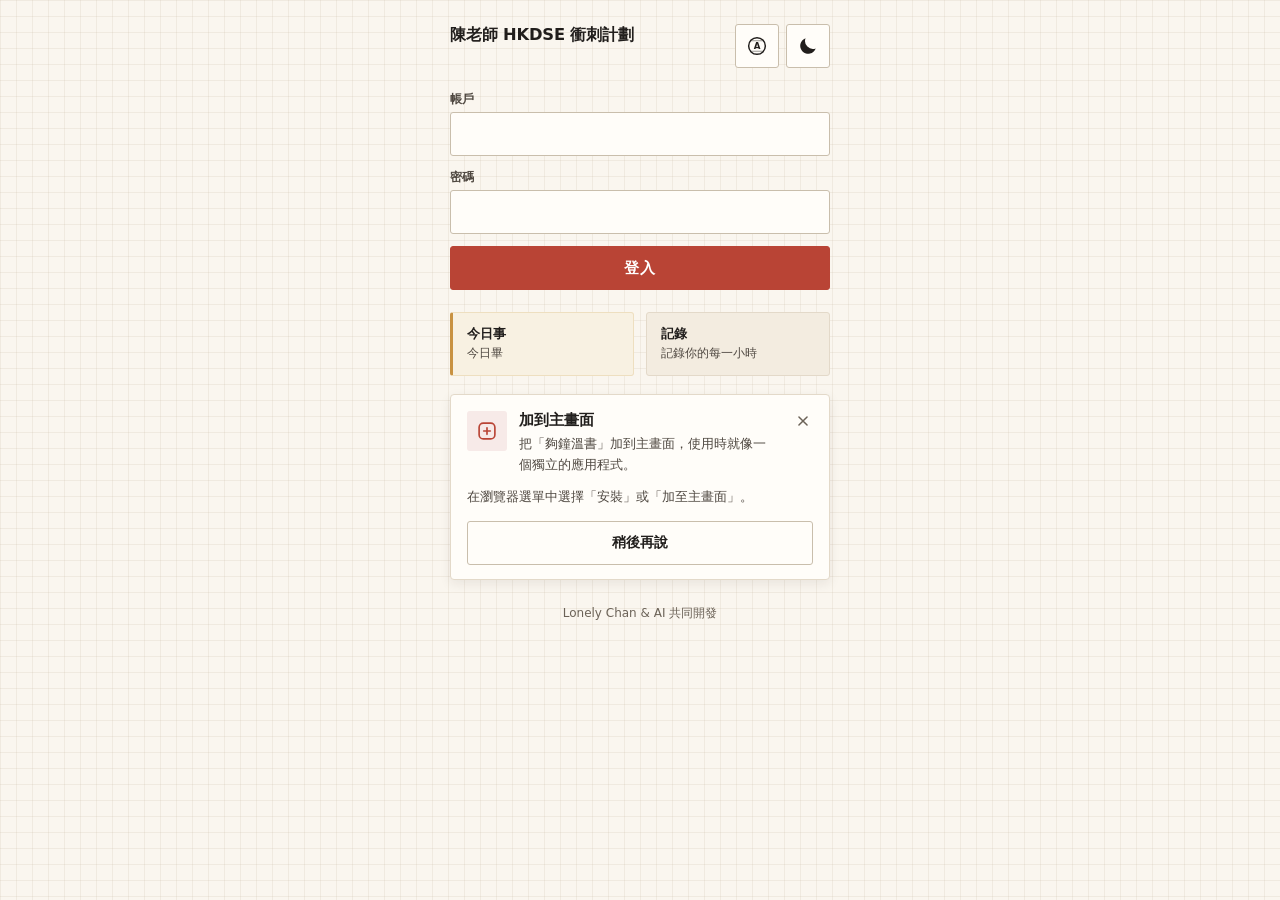
==== commit 497b033d: "v3 考生手帳換皮" ====
--- a/index.html
+++ b/index.html
@@ -19,7 +19,7 @@
        喺兩邊都會正確解析到各自嘅根目錄，唔使寫死絕對路徑或猜子路徑。 -->
   <link rel="manifest" href="./manifest.webmanifest">
   <link rel="apple-touch-icon" href="./icons/apple-touch-icon.png">
-  <meta name="theme-color" content="#2563EB">
+  <meta name="theme-color" content="#FAF6EF">
 
   <!-- iOS Safari 唔認 manifest 嘅 display:standalone，要另外呢幾個 meta
        tag 先會喺「加至主畫面」後隱藏網址列、用 standalone 模式打開。 -->
@@ -27,16 +27,13 @@
   <meta name="apple-mobile-web-app-status-bar-style" content="black-translucent">
   <meta name="apple-mobile-web-app-title" content="夠鐘溫書">
 
-  <link rel="stylesheet" href="./css/tokens.css">
-  <link rel="stylesheet" href="./css/app.css">
+  <!-- 樣式由 src/main.tsx import（Vite 打包）。 -->
+  <script type="module" crossorigin src="./assets/index-KJDUOoXS.js"></script>
+  <link rel="stylesheet" crossorigin href="./assets/index-DZ8cLJUe.css">
 </head>
 <body>
-  <!-- 離線／待同步狀態列（js/store.js renderStatusBar()）。冇嘢報告時
-       `hidden`，唔會佔位。role="status" + aria-live="polite" 令讀屏軟件
-       喺「轉咗離線」「仲有 N 日未同步」時會讀出嚟，但唔會打斷使用者正
-       打緊嘅嘢。離線樣式睇 css/app.css 的 .status-bar[data-offline="true"]。 -->
-  <div id="status-bar" class="status-bar" role="status" aria-live="polite" hidden></div>
-  <main id="app">載入中…</main>
-  <script type="module" src="./js/main.js"></script>
+  <!-- v2（2026-10）：React 由 src/main.tsx 掛入 #root；離線狀態列改由 React StatusBar 畫。
+       Chart.js／supabase-js 由 npm 打包，SW 清單自動注入，離線一樣攞到。 -->
+  <div id="root">載入中…</div>
 </body>
 </html>
--- a/assets/index-DZ8cLJUe.css
+++ b/assets/index-DZ8cLJUe.css
@@ -0,0 +1 @@
+:root{--lightningcss-light:initial;--lightningcss-dark: ;color-scheme:light;--bg:#faf6ef;--surface:#fffdf9;--surface-elevated:#f3ece0;--text:#211e1c;--text-secondary:#4f4841;--muted:#6b6257;--muted-decorative:#b3a99b;--text-inverse:#faf6ef;--text-muted-inv:#faf6efb8;--border:#e3d9c9;--border-subtle:#efe7da;--border-strong:#c9beac;--border-dark:#faf6ef24;--accent:#b94435;--accent-hover:#9e3a2d;--accent-soft:#f7eae8;--accent-line:#e8b4ac;--on-accent:#fff;--brand:#b94435;--brand-2:#8f2f25;--on-brand:#fff;--on-brand-muted:#ffffffeb;--shadow-brand:0 2px 8px #281e1414;--danger:#9f2f25;--on-danger:#fff;--success:#3a6150;--success-soft:#ebf2ee;--on-success:#fff;--warn:#c89242;--warn-text:#7f561a;--on-warn:#211e1c;--tint-green-bg:#ebf2ee;--tint-green-border:#d3e3da;--tint-blue-bg:#f8f1e2;--tint-blue-border:#eedfc0;--tint-purple-bg:#f3ece0;--tint-purple-border:#e3d9c9;--tint-orange-bg:#f7eae8;--tint-orange-border:#e8b4ac;--cal-tint-1:#f7eae8;--cal-tint-2:#efcdc6;--cal-tint-3:#e3a99f;--cal-tint-border:#c9685a;--cal-exam-bg:#ebf2ee;--cal-exam-border:#b9d3c5;--cal-exam-text:#2f5243;--cell-dark-bg:#211e1c;--cell-dark-text:#faf6ef;--cell-dark-border:#faf6ef24;--radius-sm:2px;--radius:3px;--radius-lg:4px;--radius-xl:4px;--radius-2xl:6px;--radius-full:9999px;--gap:12px;--tap:44px;--bento-gap:12px;--cell-pad:20px;--shadow-sm:0 1px 2px #281e140f;--shadow-md:0 4px 12px #281e1414;--grid-line:#c8b9a533;--font-heading:"Noto Sans TC", "PingFang TC", "Microsoft JhengHei", system-ui, sans-serif;--font-body:"Noto Sans TC", "PingFang TC", "Microsoft JhengHei", system-ui, sans-serif;--font-num:ui-monospace, SFMono-Regular, Menlo, Consolas, monospace}@media not print{:root[data-theme=dark]{--lightningcss-light: ;--lightningcss-dark:initial;color-scheme:dark;--bg:#1a1714;--surface:#24201c;--surface-elevated:#2e2924;--text:#f3ece0;--text-secondary:#d6ccbc;--muted:#a89e8f;--muted-decorative:#6e665b;--text-inverse:#1a1714;--text-muted-inv:#1a1714a6;--border:#3a342d;--border-subtle:#2e2924;--border-strong:#4c443b;--border-dark:#1a17141f;--accent:#e8806f;--accent-hover:#f09a8b;--accent-soft:#3a221d;--accent-line:#c9685a;--on-accent:#1a1714;--brand:#e8806f;--brand-2:#d96b5a;--on-brand:#1a1714;--on-brand-muted:#1a1714d9;--shadow-brand:0 2px 8px #00000052;--danger:#f08a7a;--on-danger:#1a1714;--success:#8fc1a8;--success-soft:#1f2e27;--on-success:#1a1714;--warn:#e0b56a;--warn-text:#e0b56a;--on-warn:#1a1714;--tint-green-bg:#1f2e27;--tint-green-border:#2c4237;--tint-blue-bg:#2e2618;--tint-blue-border:#45391f;--tint-purple-bg:#2e2924;--tint-purple-border:#3a342d;--tint-orange-bg:#3a221d;--tint-orange-border:#5a3129;--cal-tint-1:#3a221d;--cal-tint-2:#52302a;--cal-tint-3:#6e3a31;--cal-tint-border:#a2584b;--cal-exam-bg:#1f2e27;--cal-exam-border:#2c4237;--cal-exam-text:#a9d3be;--cell-dark-bg:#f3ece0;--cell-dark-text:#1a1714;--cell-dark-border:#1a17141f;--shadow-sm:0 1px 3px #00000052;--shadow-md:0 4px 14px #0006;--grid-line:#f3ece00d}}*,:before,:after{box-sizing:border-box}html{-webkit-text-size-adjust:100%}body{background-color:var(--bg);background-image:linear-gradient(to right, var(--grid-line) 1px, transparent 1px), linear-gradient(to bottom, var(--grid-line) 1px, transparent 1px);min-height:100vh;color:var(--text);font-family:var(--font-body);-webkit-tap-highlight-color:transparent;background-size:16px 16px;margin:0;font-size:1rem;line-height:1.5}h1,h2,h3{font-family:var(--font-heading);color:var(--text);letter-spacing:-.02em;margin:0 0 var(--gap);font-weight:700;line-height:1.2}h1{font-size:1.75rem}h2{font-size:1.375rem}h3{font-size:1.125rem}p{margin:0 0 var(--gap)}a{color:var(--accent)}.btn{min-height:var(--tap);min-width:var(--tap);border:1px solid var(--border-strong);border-radius:var(--radius);background:var(--surface);color:var(--text);font-family:var(--font-body);cursor:pointer;justify-content:center;align-items:center;gap:8px;padding:10px 22px;font-size:.9375rem;font-weight:600;line-height:1.2;transition:background-color .15s,border-color .15s;display:inline-flex}.btn:hover{border-color:var(--border-strong);background:var(--surface-elevated)}.btn:focus-visible{outline:2px solid var(--accent);outline-offset:2px}.btn-primary{border-color:var(--accent);background:var(--accent);color:var(--on-accent);letter-spacing:.1em;font-weight:700}.btn-primary:hover{background:var(--accent-hover);border-color:var(--accent-hover)}.btn-danger{border-color:var(--danger);background:var(--danger);color:var(--on-danger)}.btn-icon{width:var(--tap);height:var(--tap);min-width:var(--tap);min-height:var(--tap);flex:none;padding:0}.btn-icon svg{flex:none;display:block}.icon-glyph{font-family:var(--font-body);font-weight:700}.chip{min-height:var(--tap);min-width:var(--tap);border:1px solid var(--border);border-radius:var(--radius-sm);background:var(--surface);color:var(--text);font-family:var(--font-body);cursor:pointer;justify-content:center;align-items:center;padding:8px 16px;font-size:.9375rem;font-weight:500;transition:background-color .15s,border-color .15s;display:inline-flex}.chip:focus-visible{outline:2px solid var(--accent);outline-offset:2px}.chip[aria-pressed=true]{background:var(--accent-soft);border-color:var(--accent-line);font-weight:600}.card{background:var(--surface);border:1px solid var(--border);border-radius:var(--radius-lg);padding:var(--cell-pad);transition:border-color .15s;overflow:hidden}.card:hover{border-color:var(--border-strong)}.wk-h,.day-sec,.adm-h,.set-legend{letter-spacing:.03em;align-items:center;gap:6px;font-weight:800;display:flex}.wk-h:before,.day-sec:before,.adm-h:before,.set-legend:before{content:"";background:var(--accent);flex:none;width:3px;height:.95em}.stamp{border:1.5px solid var(--accent);color:var(--accent);border-radius:var(--radius-sm);letter-spacing:.06em;align-items:center;gap:4px;padding:1px 6px;font-size:.75rem;font-weight:800;display:inline-flex}.stamp.is-ok{border-color:var(--success);color:var(--success)}.stamp.is-muted{border-color:var(--border-strong);color:var(--muted)}.field{margin-bottom:var(--gap);flex-direction:column;gap:4px;display:flex}.field label{color:var(--text-secondary);font-size:.75rem;font-weight:600}.field input,.field textarea,.field select{min-height:var(--tap);border:1px solid var(--border-strong);border-radius:var(--radius);background:var(--surface);color:var(--text);font-family:var(--font-body);padding:11px 13px;font-size:1rem}.field input::placeholder,.field textarea::placeholder{color:var(--muted)}.field textarea{min-height:calc(var(--tap) * 2);resize:vertical}.field input:focus,.field textarea:focus,.field select:focus{outline:2px solid var(--accent);outline-offset:1px;border-color:var(--accent)}.field .hint{color:var(--muted);font-size:.8125rem}.table input:not([type=checkbox]):not([type=radio]),.table select{min-height:var(--tap);border:1px solid var(--border-strong);border-radius:var(--radius);background:var(--surface);color:var(--text);font-family:var(--font-body);padding:6px 10px;font-size:1rem}.table input:focus-visible,.table select:focus-visible{outline:2px solid var(--accent);outline-offset:1px}.table{border-collapse:collapse;background:var(--surface);border:1px solid var(--border);border-radius:var(--radius-lg);width:100%;overflow:hidden}.table th,.table td{text-align:left;border-bottom:1px solid var(--border);padding:10px 12px;font-size:.9375rem}.table th{font-family:var(--font-body);color:var(--text-secondary);background:var(--surface-elevated);font-size:.8125rem;font-weight:700}.table tr:last-child td{border-bottom:none}.status-bar{z-index:10;min-height:36px;padding:6px var(--gap);background:var(--surface);border-bottom:1px solid var(--border-subtle);color:var(--text-secondary);text-align:center;justify-content:center;align-items:center;gap:8px;font-size:.875rem;display:flex;position:sticky;top:0}.status-bar[hidden]{display:none}.status-bar[data-offline=true]{background:var(--warn);color:var(--on-warn);border-bottom-color:var(--warn)}.calendar-grid{border:1px solid var(--border-strong);border-radius:var(--radius-lg);grid-template-columns:repeat(7,1fr);gap:0;display:grid;overflow:hidden}.calendar-grid>*{aspect-ratio:1;border:0;border-right:1px solid var(--border);border-bottom:1px solid var(--border);background:var(--surface);color:var(--text);cursor:pointer;border-radius:0;flex-direction:column;justify-content:center;align-items:center;font-size:.8125rem;transition:background-color .15s,border-color .15s;display:flex}.calendar-grid>:nth-child(7n){border-right:0}.calendar-grid>:hover{background:var(--surface-elevated)}.bento{gap:var(--bento-gap);grid-template-columns:repeat(2,1fr);display:grid}.cell{background:var(--surface);border:1px solid var(--border);border-radius:var(--radius-lg);padding:var(--cell-pad);transition:border-color .15s;overflow:hidden}.cell:hover{border-color:var(--border-strong)}.cell-full{grid-column:1/-1}.cell-half,.cell-tiny{grid-column:span 1}.cell-tall{grid-row:span 2}.cell-dark{background:var(--cell-dark-bg);border-color:var(--cell-dark-border);color:var(--cell-dark-text);border-radius:var(--radius-lg)}.cell-dark .cell-label,.cell-dark .cell-sub{color:var(--text-muted-inv)}.cell-brand{background:var(--surface);border:1px dashed var(--border-strong);color:var(--text);border-radius:var(--radius-lg);text-align:center;padding:26px 20px}.cell-brand:hover{border-color:var(--border-strong)}.cell-brand .cell-number{color:var(--accent);font-family:var(--font-num);letter-spacing:-.04em;margin:6px 0 2px;font-size:3.2rem}.cell-brand .cell-label,.cell-brand .cell-unit,.cell-brand .cell-sub{color:var(--text-secondary)}.cell-brand .cell-label{letter-spacing:.08em;margin-top:0}.cell-note{padding:13px 14px}.cell-note .cell-kicker{font-size:.8125rem}.cell-note .cell-sub{color:var(--text-secondary);margin-top:3px;line-height:1.5}.cell-note{background:var(--surface-elevated);border:1px solid var(--border);border-radius:var(--radius)}.cell-note.cell-accent-orange{background:var(--surface-elevated);border-color:var(--border)}.cell-note.cell-accent-blue{background:var(--tint-blue-bg);border-left:3px solid var(--warn)}.cell-accent-green{background:var(--tint-green-bg);border-color:var(--tint-green-border)}.cell-accent-blue{background:var(--tint-blue-bg);border-color:var(--tint-blue-border)}.cell-accent-purple{background:var(--tint-purple-bg);border-color:var(--tint-purple-border)}.cell-accent-orange{background:var(--tint-orange-bg);border-color:var(--tint-orange-border)}.cell-number{font-family:var(--font-num);letter-spacing:-.03em;font-size:2.5rem;font-weight:700;line-height:1}.cell-label{color:var(--muted);margin-top:4px;font-size:.75rem}.cell-kicker{font-size:1.25rem;font-weight:700;line-height:1.2}.cell-sub{color:var(--muted);margin-top:2px;font-size:.72rem}.cell-unit{color:var(--muted);font-size:.85rem}@media (width>=720px){.bento{grid-template-columns:repeat(4,1fr)}.cell-half,.cell-small{grid-column:span 2}.cell-medium{grid-area:span 2/span 2}.cell-wide{grid-column:span 3}.cell-large{grid-area:span 2/span 3}.cell-hero{grid-area:span 2/span 4}}.login-shell{width:100%;max-width:380px;margin:0 auto}.login-bar{justify-content:space-between;align-items:flex-start;gap:var(--gap);margin-bottom:22px;display:flex}.login-brand{min-width:0}.login-brand-year{letter-spacing:-.01em;color:var(--accent);font-size:1.3rem;font-weight:800;line-height:1.15}.login-brand-name{letter-spacing:-.01em;color:var(--text);overflow-wrap:anywhere;margin:0;font-size:1.02rem;font-weight:900;line-height:1.3}.login-tools{flex:none;gap:7px;display:flex}.login-tools .btn{padding:8px 14px;font-size:.8125rem}.login-tools .btn-icon{width:var(--tap);height:var(--tap);padding:0}.login-hero{margin-bottom:22px}.login-notes{margin-top:22px}.install-pop{border:1px solid var(--border);border-radius:var(--radius-lg);background:var(--surface);box-shadow:var(--shadow-md);margin-top:18px;padding:16px 16px 14px;animation:.22s ease-out both install-pop-in;position:relative}@keyframes install-pop-in{0%{opacity:0;transform:translateY(8px)}to{opacity:1;transform:none}}.install-pop-close{width:var(--tap);height:var(--tap);border-radius:var(--radius-full);color:var(--muted);cursor:pointer;background:0 0;border:0;justify-content:center;align-items:center;padding:0;display:inline-flex;position:absolute;top:4px;right:4px}.install-pop-close:hover{color:var(--text);background:var(--surface-elevated)}.install-pop-close:focus-visible{outline:2px solid var(--accent);outline-offset:2px}.install-pop-head{align-items:flex-start;gap:12px;padding-right:38px;display:flex}.install-pop-icon{border-radius:var(--radius);background:var(--accent-soft);width:40px;height:40px;color:var(--accent);flex:none;justify-content:center;align-items:center;display:inline-flex}.install-pop-headtext{min-width:0}.install-pop-title{color:var(--text);font-size:.9375rem;font-weight:700;line-height:1.3}.install-pop-body{color:var(--text-secondary);margin:4px 0 0;font-size:.8125rem;line-height:1.55}.install-pop-actions{gap:8px;margin-top:14px;display:flex}.install-pop-actions .btn{flex:1;padding:10px 14px;font-size:.875rem}.install-pop-hint,.install-pop-note{color:var(--text-secondary);margin:12px 0 0;font-size:.8125rem;line-height:1.55}.install-steps-title{color:var(--text);margin-top:14px;font-size:.8125rem;font-weight:700}.install-steps{gap:8px;margin:8px 0 0;padding:0;list-style:none;display:grid}.install-step{border-radius:var(--radius);background:var(--surface-elevated);align-items:center;gap:10px;padding:10px 12px;display:flex}.install-step-num{border-radius:var(--radius-full);background:var(--accent);width:22px;height:22px;color:var(--on-accent);flex:none;justify-content:center;align-items:center;font-size:.75rem;font-weight:700;display:inline-flex}.install-step-glyph{color:var(--accent);flex:none;display:inline-flex}.install-step-text{min-width:0;color:var(--text-secondary);font-size:.8125rem;line-height:1.45}.install-done{border-radius:var(--radius);background:var(--success-soft);color:var(--success);text-align:center;margin:18px 0 0;padding:12px 14px;font-size:.8125rem;font-weight:600}.login-credit{text-align:center;color:var(--muted);margin:24px 0 0;font-size:.75rem}.cal-shell{padding-bottom:calc(78px + env(safe-area-inset-bottom,0px))}.cal-bar{justify-content:space-between;align-items:flex-start;gap:var(--gap);margin-bottom:14px;display:flex}.cal-who{min-width:0}.cal-name{overflow-wrap:anywhere;font-size:.95rem;font-weight:700;line-height:1.3}.cal-sub{color:var(--accent);overflow-wrap:anywhere;font-size:.72rem}.cal-tools{flex:none;gap:7px;display:flex}.cal-stats{margin-bottom:16px}.cal-stat{text-align:left;border-radius:var(--radius-lg);padding:13px 14px}.cal-stat-n{font-family:var(--font-num);letter-spacing:-.02em;font-size:1.75rem;font-weight:800;line-height:1}.cal-stat-l{color:var(--muted);margin-top:4px;font-size:.7rem}.cell-brand .cal-stat-l{color:var(--text-secondary)}.cal-shell .cal-stat:nth-child(2){border-left:3px solid var(--accent)}.cal-nav{justify-content:space-between;align-items:center;gap:8px;margin-bottom:8px;display:flex}.cal-month{margin:0;font-size:1.05rem;font-weight:700}.cal-navbtn{border-radius:var(--radius);color:var(--text-secondary);font-size:1.35rem;line-height:1}.cal-dow{grid-template-columns:repeat(7,1fr);gap:0;margin-bottom:5px;display:grid}.cal-dow span{color:var(--muted);text-align:center;padding:3px 0;font-size:.68rem}.calendar-grid>.cal-day{border-radius:0;padding:3px 2px 9px;font-family:inherit;position:relative;overflow:hidden}.calendar-grid>button.cal-day:hover{border-color:var(--border)}.calendar-grid>div.cal-day{cursor:default}.calendar-grid>div.cal-day:not(.is-exam):not(.lv1):not(.lv2):not(.lv3):hover{background:var(--surface);border-color:var(--border)}.calendar-grid>.cal-day:focus-visible{outline:2px solid var(--accent);outline-offset:-2px}.cal-day-num{font-size:.8rem;font-weight:600;line-height:1.15}.cal-day-h{font-family:var(--font-num);color:var(--accent);font-size:.62rem;font-weight:700;line-height:1.15}.cal-day.lv2 .cal-day-h,.cal-day.lv3 .cal-day-h{color:var(--text)}.cal-day-exam{max-width:100%;color:var(--cal-exam-text);white-space:nowrap;text-overflow:ellipsis;padding:0 2px;font-size:.55rem;line-height:1.15;overflow:hidden}.cal-day-mood{font-size:.6rem;line-height:1;position:absolute;top:2px;right:3px}.cal-day-marks{justify-content:center;gap:3px;display:flex;position:absolute;bottom:4px;left:0;right:0}.cal-dot{border-radius:var(--radius-full);background:var(--accent);width:5px;height:5px}.cal-dot-pending{border:1.5px solid var(--text-secondary);background:0 0;width:7px;height:7px}.cal-day.lv1{background:var(--cal-tint-1)}.cal-day.lv2{background:var(--cal-tint-2)}.cal-day.lv3{background:var(--cal-tint-3);border-color:var(--cal-tint-border)}.cal-day.is-exam{background:var(--cal-exam-bg);border-color:var(--cal-exam-border)}.cal-day.is-exam .cal-day-num{color:var(--cal-exam-text)}.cal-day.is-out{color:var(--muted);opacity:.55}.cal-day.is-today{outline:2px solid var(--warn-text);outline-offset:-2px}.cal-legend{color:var(--muted);flex-wrap:wrap;align-items:center;gap:12px;margin-top:11px;font-size:.68rem;display:flex}.cal-legend>span{align-items:center;gap:4px;display:inline-flex}.cal-swatch{border:1px solid var(--border);border-radius:var(--radius-sm);width:11px;height:11px;display:inline-block}.cal-swatch.lv1{background:var(--cal-tint-1)}.cal-swatch.lv2{background:var(--cal-tint-2)}.cal-swatch.lv3{background:var(--cal-tint-3)}.cal-tabbar{z-index:15;padding:6px 0 calc(8px + env(safe-area-inset-bottom,0px));background:var(--surface);border-top:1px solid var(--border);grid-template-columns:repeat(4,1fr);display:grid;position:fixed;bottom:0;left:0;right:0}.cal-tab{min-height:var(--tap);color:var(--muted);cursor:pointer;background:0 0;border:0;flex-direction:column;align-items:center;gap:2px;padding:4px 2px;font-family:inherit;font-size:.66rem;display:flex}.cal-tab.is-active{color:var(--accent);font-weight:700}.cal-tab.is-soon{opacity:.6}.cal-tab:focus-visible{outline:2px solid var(--accent);outline-offset:-2px}.cal-tab-icon{display:inline-flex}.cal-toast{bottom:calc(84px + env(safe-area-inset-bottom,0px));z-index:20;border-radius:var(--radius);background:var(--text);color:var(--bg);box-shadow:var(--shadow-md);margin:0;padding:8px 16px;font-size:.8125rem;position:fixed;left:50%;transform:translate(-50%)}.day-shell{padding-bottom:calc(88px + env(safe-area-inset-bottom,0px))}.day-shell.is-readonly{padding-bottom:var(--gap)}.day-top{align-items:center;gap:10px;margin-bottom:6px;display:flex}.day-back{border-radius:var(--radius);color:var(--text-secondary);flex:none;font-size:1.35rem;line-height:1}.day-dt{min-width:0}.day-dt-main{overflow-wrap:anywhere;font-size:1.1rem;font-weight:700;line-height:1.2}.day-dt-sub{color:var(--accent);overflow-wrap:anywhere;font-size:.72rem}.day-tot{text-align:right;flex:none;margin-left:auto}.day-tot-n{color:var(--accent);font-family:var(--font-num);letter-spacing:-.02em;font-variant-numeric:tabular-nums;font-size:1.5rem;font-weight:800;line-height:1}.day-tot-l{color:var(--muted);margin-top:3px;font-size:.68rem}.day-sec{color:var(--muted);letter-spacing:.04em;margin:18px 0 8px;font-size:.78rem}.day-subjects{gap:8px;display:grid}.day-row{border:1px solid var(--border);border-radius:var(--radius);background:var(--surface);padding:6px 6px 6px 12px}.day-row-main{align-items:center;gap:8px;display:flex}.day-row.is-ro{padding:10px 12px}.day-row-name{overflow-wrap:anywhere;flex:1;min-width:0;font-size:.88rem;font-weight:600;line-height:1.35}.day-row-h{color:var(--accent);font-family:var(--font-num);font-variant-numeric:tabular-nums;flex:none;padding-right:4px;font-size:.95rem;font-weight:700}.day-step{flex:none;align-items:center;gap:2px;display:flex}.day-step-btn{width:var(--tap);height:var(--tap);min-width:var(--tap);min-height:var(--tap);border:1px solid var(--border-strong);border-radius:var(--radius);background:var(--surface);color:var(--accent);cursor:pointer;padding:0;font-family:inherit;font-size:1.05rem;font-weight:700;line-height:1;transition:background-color .15s,border-color .15s}.day-step-btn:hover{border-color:var(--border-strong);background:var(--surface-elevated)}.day-step-btn:focus-visible{outline:2px solid var(--accent);outline-offset:2px}.day-step-v{text-align:center;min-width:46px;font-family:var(--font-num);font-variant-numeric:tabular-nums;font-size:.95rem;font-weight:700}.day-step-v.is-zero{color:var(--muted-decorative)}.day-note-btn{width:var(--tap);height:var(--tap);min-width:var(--tap);min-height:var(--tap);border-radius:var(--radius);color:var(--muted);cursor:pointer;background:0 0;border:0;flex:none;justify-content:center;align-items:center;padding:0;transition:color .15s,background-color .15s;display:inline-flex;position:relative}.day-note-btn:hover{background:var(--surface-elevated);color:var(--text-secondary)}.day-note-btn:focus-visible{outline:2px solid var(--accent);outline-offset:-2px}.day-note-btn.has-note{color:var(--accent)}.day-note-dot{border-radius:var(--radius-full);background:var(--accent);opacity:0;width:6px;height:6px;position:absolute;top:8px;right:8px}.day-note-btn.has-note .day-note-dot{opacity:1}.day-note-btn[aria-expanded=true]{background:var(--accent-soft);color:var(--accent)}.day-note-wrap{padding:8px 6px 4px 0}.day-note{width:100%;min-height:var(--tap);border-radius:var(--radius);background:var(--surface-elevated);color:var(--text);border:1px solid #0000;padding:10px 12px;font-family:inherit;font-size:.875rem}.day-note::placeholder{color:var(--muted)}.day-note:focus{outline:2px solid var(--accent);outline-offset:1px;border-color:var(--accent)}.day-note-warn{color:var(--warn-text);margin:6px 0 0;font-size:.75rem;line-height:1.4}.day-note-ro{color:var(--text-secondary);overflow-wrap:anywhere;margin:6px 0 0;font-size:.8125rem;line-height:1.5}.day-add{width:100%;min-height:var(--tap);border:1px dashed var(--border-strong);border-radius:var(--radius);color:var(--text-secondary);cursor:pointer;background:0 0;margin-top:8px;padding:11px;font-family:inherit;font-size:.85rem}.day-add:hover{border-color:var(--accent);color:var(--accent)}.day-add:focus-visible{outline:2px solid var(--accent);outline-offset:2px}.day-picker{flex-wrap:wrap;gap:8px;margin-top:8px;display:flex}.day-moods{grid-template-columns:repeat(5,1fr);gap:7px;display:grid}.day-mood{aspect-ratio:1;min-height:var(--tap);border:1px solid var(--border);border-radius:var(--radius);background:var(--surface);color:var(--text);cursor:pointer;flex-direction:column;justify-content:center;align-items:center;gap:2px;padding:2px;font-family:inherit;font-size:1.3rem;line-height:1;transition:background-color .15s,border-color .15s;display:flex}.day-mood[aria-pressed=true]{border-color:var(--accent);box-shadow:inset 0 0 0 1px var(--accent);background:var(--accent-soft)}.day-mood:focus-visible{outline:2px solid var(--accent);outline-offset:2px}.day-mood-label{color:var(--muted);font-size:.6rem;line-height:1.2}.day-mood[aria-pressed=true] .day-mood-label{color:var(--accent);font-weight:600}.is-readonly .day-moods{grid-template-columns:repeat(5,minmax(0,62px))}.day-reflect{border-radius:var(--radius-lg);background:var(--surface-elevated);width:100%;min-height:92px;color:var(--text);resize:vertical;border:1px solid #0000;padding:12px 14px;font-family:inherit;font-size:.95rem}.day-reflect::placeholder{color:var(--muted)}.day-reflect:focus{outline:2px solid var(--accent);outline-offset:1px;border-color:var(--accent)}.day-reflect-ro{border-radius:var(--radius-lg);background:var(--surface-elevated);white-space:pre-wrap;overflow-wrap:anywhere;margin:0;padding:12px 14px;font-size:.95rem;line-height:1.6}.day-empty{border:1px dashed var(--border);border-radius:var(--radius-lg);color:var(--muted);text-align:center;margin:0;padding:14px;font-size:.85rem}.day-clear{width:100%;min-height:var(--tap);border-radius:var(--radius);color:var(--danger);cursor:pointer;background:0 0;border:0;margin-top:20px;padding:10px;font-family:inherit;font-size:.85rem;display:block}.day-clear:hover{background:var(--surface-elevated)}.day-clear:focus-visible{outline:2px solid var(--danger);outline-offset:2px}.day-actions{z-index:15;padding:10px var(--gap) calc(12px + env(safe-area-inset-bottom,0px));background:var(--bg);border-top:1px solid var(--border-subtle);gap:9px;display:flex;position:fixed;bottom:0;left:0;right:0}.day-actions .btn{border-radius:var(--radius);min-height:50px}.day-save{flex:1;min-width:0}.day-share{border-color:var(--border-strong);background:var(--surface);color:var(--text);flex:none;padding:10px 16px;font-size:.9rem}.day-share:hover{border-color:var(--accent);background:var(--surface-elevated)}.day-toast{bottom:calc(88px + env(safe-area-inset-bottom,0px));z-index:20;max-width:calc(100% - 2 * var(--gap));border-radius:var(--radius);background:var(--text);color:var(--bg);box-shadow:var(--shadow-md);text-align:center;margin:0;padding:8px 16px;font-size:.8125rem;position:fixed;left:50%;transform:translate(-50%)}.day-manual{right:var(--gap);bottom:calc(88px + env(safe-area-inset-bottom,0px));left:var(--gap);z-index:25;border:1px solid var(--border);border-radius:var(--radius-lg);background:var(--bg);box-shadow:var(--shadow-md);padding:12px;position:fixed}.day-manual-note{color:var(--text);margin:0 0 8px;font-size:.8125rem;font-weight:600}.day-manual-text{border:1px solid var(--border);border-radius:var(--radius);background:var(--surface);width:100%;min-height:120px;color:var(--text);resize:vertical;padding:10px 12px;font-family:inherit;font-size:.85rem;line-height:1.5}.day-manual-close{width:100%;margin-top:8px}.wk-shell{padding-bottom:calc(78px + env(safe-area-inset-bottom,0px))}.wk-h{color:var(--muted);letter-spacing:.04em;margin:18px 0 8px;font-size:.78rem}.wk-card{padding:14px}.wk-block{margin-top:18px}.wk-delta{color:var(--muted);overflow-wrap:anywhere;margin-top:3px;font-size:.68rem;font-weight:700}.wk-delta-up{color:var(--success)}.wk-delta-down{color:var(--danger)}.cell-brand .wk-delta{border:1px solid var(--border-strong);border-radius:var(--radius-sm);padding:1px 6px;display:inline-block}.cell-brand .wk-delta-up{color:var(--success);border-color:var(--success)}.cell-brand .wk-delta-down{color:var(--danger);border-color:var(--accent)}.wk-shell .cal-stats{gap:0}.wk-shell .cal-stat:nth-child(2){background:var(--surface-elevated);border-left:2px solid var(--accent)}.wk-chart{width:100%;min-width:0;position:relative;overflow:hidden}.wk-chart canvas{max-width:100%;display:block}.wk-least{border-left:3px solid var(--warn);background:var(--tint-blue-bg);color:var(--muted);margin:10px 0 0;padding:8px 10px;font-size:.72rem}.wk-bars{flex-direction:column;gap:8px;display:flex}.wk-bar-row{align-items:center;gap:9px;min-width:0;display:flex}.wk-bar-name{overflow-wrap:anywhere;flex:none;width:78px;font-size:.75rem}.wk-bar-track{border-radius:var(--radius-sm);background:var(--surface-elevated);flex:1;min-width:0;height:20px;overflow:hidden}.wk-bar-fill{border-radius:var(--radius-sm);background:var(--accent);height:100%;display:block}.wk-bar-v{width:34px;color:var(--accent);text-align:right;flex:none;font-size:.75rem;font-weight:700}.wk-notes{margin:0;padding:0;list-style:none}.wk-note{color:var(--text-secondary);overflow-wrap:anywhere;font-size:.8rem;line-height:1.65}.wk-note+.wk-note{border-top:1px solid var(--border-subtle);margin-top:12px;padding-top:12px}.wk-note-date{font-family:var(--font-num);color:var(--accent);font-weight:800;display:block}.wk-card:has(>.wk-note-text){border-left:3px solid var(--accent)}.wk-none{color:var(--muted);margin:0;font-size:.8rem;line-height:1.6}.wk-empty{text-align:center;margin-top:18px;padding:26px 20px}.wk-empty-title{color:var(--text);margin:0;font-size:1rem;font-weight:700}.wk-empty-hint{color:var(--muted);margin:6px 0 0;font-size:.78rem;line-height:1.6}.container{width:100%;max-width:700px;padding:var(--gap);margin:0 auto}@media (width>=720px){.container{max-width:960px;padding:24px}h1{font-size:2rem}.card{padding:24px}}@media print{nav,.status-bar,.btn,.chip{display:none!important}body{color:#000;background:#fff}.card{box-shadow:none;border:1px solid #000}}@media (prefers-reduced-motion:reduce){*,:before,:after{transition-duration:.001ms!important;animation-duration:.001ms!important;animation-iteration-count:1!important}}.container.cal-shell,.container.wk-shell{padding-bottom:calc(78px + env(safe-area-inset-bottom,0px))}.container.day-shell{padding-bottom:calc(88px + env(safe-area-inset-bottom,0px))}.t-shell{padding-top:var(--gap)}.t-bar{justify-content:space-between;align-items:center;gap:var(--gap);margin-bottom:var(--gap);background:var(--surface);border-bottom:2px solid var(--text);flex-wrap:wrap;row-gap:4px;padding-bottom:4px;display:flex}.t-brand{color:var(--text);white-space:nowrap;align-items:center;gap:8px;font-size:1.125rem;font-weight:800;display:inline-flex}.t-brand-stamp{font-size:.75rem}.t-nav{flex-wrap:wrap;gap:4px;margin-right:auto;display:flex}.t-nav-link{border-radius:var(--radius-lg);min-height:44px;color:var(--text-secondary);align-items:center;padding:0 14px;font-weight:600;text-decoration:none;display:inline-flex}.t-nav-link.is-active{color:var(--accent);box-shadow:inset 0 -2px 0 var(--accent);background:0 0}.t-h1{margin:0 0 var(--gap);align-items:center;gap:8px;font-size:1.5rem;font-weight:900;display:flex}.t-h1:before{content:"";background:var(--accent);flex:none;width:3px;height:.95em}.set-form{gap:var(--gap);flex-direction:column;display:flex}.set-group{border:1px solid var(--border);margin:0 0 var(--gap)}.set-legend{margin:0 0 8px;padding:0 4px;font-size:1rem}.set-check{cursor:pointer;align-items:center;gap:10px;min-height:44px;display:flex;position:relative}.set-check input{width:20px;height:20px;accent-color:var(--accent)}.set-error{color:var(--danger);margin:0}.set-save{align-self:flex-start;min-height:44px}.set-group:has(input[type=radio]){border:1px solid var(--border-strong);border-radius:var(--radius);background:var(--surface-elevated);grid-template-columns:1fr 1fr;gap:0;padding:3px;display:grid}.set-group:has(input[type=radio]) .set-legend{grid-column:1/-1}.set-group:has(input[type=radio]) .set-check{border-radius:var(--radius-sm);color:var(--text-secondary);justify-content:center;font-weight:700}.set-group:has(input[type=radio]) .set-check:has(input:checked){background:var(--text);color:var(--bg)}.set-group:has(input[type=radio]) .set-check input{opacity:0;width:1px;height:1px;position:absolute}.set-group:has(input[type=radio]) .set-check:has(input:focus-visible){outline:2px solid var(--accent);outline-offset:-2px}.set-group .btn-danger{background:var(--surface);border-color:var(--danger);color:var(--danger)}@media print{.t-bar{display:none!important}}.adm-sec{margin-bottom:var(--gap)}.adm-h{margin:0 0 12px;font-size:1.125rem}.adm-h3{color:var(--text-secondary);margin:0 0 8px;font-size:1rem}.adm-form{margin-bottom:var(--gap);gap:10px;display:grid}.adm-form .btn{justify-self:start;min-height:44px}.adm-pw{flex-wrap:wrap;align-items:flex-end;gap:8px;display:flex}.adm-pw .field{flex:200px}.adm-row{flex-wrap:wrap;gap:8px;display:flex}.adm-notice{border-radius:var(--radius);border:1px solid var(--success);background:var(--success-soft);color:var(--text);word-break:break-all;padding:10px 12px}.adm-empty{color:var(--muted)}.adm-sub{color:var(--muted);font-size:.8125rem;display:block}.adm-actions{white-space:nowrap}.adm-actions .btn{min-height:44px;margin-right:4px}.adm-edit{border-top:1px solid var(--border);padding-top:var(--gap)}.table tr.is-inactive td{color:var(--muted)}.tbl-wrap{-webkit-overflow-scrolling:touch;overflow-x:auto}.tbl-wrap .table{min-width:560px}.adm-num{width:64px}.adm-cfg{grid-template-columns:1fr auto;align-items:end;gap:8px;display:grid}.adm-cfg-head{grid-column:1/-1}.adm-cfg .btn{min-height:44px}.adm-public{margin-left:8px}.t-table th[scope=row]{font-weight:600}.t-table th[scope=row] a{color:var(--text);min-height:44px;font-weight:700;line-height:44px;text-decoration:none;display:inline-block}.t-sort{min-height:44px;font:inherit;color:inherit;cursor:pointer;background:0 0;border:0;padding:0;-webkit-text-decoration:underline dotted;text-decoration:underline dotted}.day-ro-chip{margin:0 0 var(--gap);border:1.5px solid var(--accent);border-radius:var(--radius-sm);color:var(--accent);padding:2px 10px;font-size:.8125rem;font-weight:700;display:inline-block}.is-readonly .day-row{border-left:3px solid var(--warn)}.day-ro-mood{margin:0 0 var(--gap);color:var(--text);font-size:1rem}.rpt-head{flex-wrap:wrap;align-items:baseline;gap:8px 16px;margin-bottom:8px;display:flex}.rpt-head .t-h1{flex:auto;margin:0}.rpt-back{min-height:44px;color:var(--accent);flex-basis:100%;align-items:center;text-decoration:none;display:inline-flex}.rpt-print{min-height:44px}.rpt-sec{margin-bottom:var(--gap)}.rpt-days{grid-template-columns:repeat(4,minmax(0,1fr));gap:6px;margin:0;padding:0;list-style:none;display:grid}@media (width>=720px){.rpt-days{grid-template-columns:repeat(7,minmax(0,1fr))}}.rpt-days li>a,.rpt-days li>span{border:1px solid var(--border);border-radius:var(--radius);background:var(--surface);text-align:center;overflow-wrap:anywhere;flex-direction:column;justify-content:center;align-items:center;min-width:0;min-height:64px;padding:6px 4px;font-size:.75rem;display:flex}.rpt-days li>a{border-color:var(--accent);color:var(--accent);font-weight:700;text-decoration:none}.rpt-day-none{color:var(--muted)}.rpt-drop{margin-left:8px}.rpt-id{border:1px solid var(--border-strong);border-radius:var(--radius-sm);padding:0 6px;display:inline-flex}.rpt-comment{box-sizing:border-box;width:100%;font:inherit;border:1px solid var(--border);border-radius:var(--radius-lg);background:var(--surface);color:var(--text);padding:10px}.rpt-comment-print{white-space:pre-wrap;display:none}.rpt-trend{height:220px}.seg{margin:0 0 var(--gap);border:1px solid var(--border);border-radius:var(--radius);background:var(--surface);display:inline-flex;overflow:hidden}.seg a{min-height:var(--tap);min-width:88px;color:var(--muted);justify-content:center;align-items:center;padding:0 20px;font-weight:600;text-decoration:none;display:inline-flex}.seg a:focus-visible{outline:2px solid var(--accent);outline-offset:-2px}.seg a[aria-current=page]{color:var(--accent);box-shadow:inset 0 -2px 0 var(--accent);background:0 0}@media print{.seg,.rpt-back,.rpt-comment,#rpt-comment-hint,.cal-navbtn{display:none!important}.rpt-comment-print{display:block}}.status-stack{z-index:10;position:sticky;top:0}.status-stack .status-bar{position:static}.status-bar[data-rejected=true]{background:var(--danger);color:var(--on-danger);border-bottom-color:var(--danger)}.day-draft-note{border-radius:var(--radius-lg);background:var(--accent-soft);color:var(--text);margin:0 0 8px;padding:8px 12px;font-size:.875rem}.t-sum{gap:var(--gap);margin-bottom:var(--gap);grid-template-columns:1fr;display:grid}@media (width>=720px){.t-sum{grid-template-columns:repeat(3,1fr)}}.t-sum-card{padding:14px 16px}.t-sum-card.is-warn{border-color:var(--accent-line);background:var(--accent-soft)}.t-sum-card.is-warn .t-sum-num{color:var(--accent)}.t-sum-label{color:var(--text-secondary);margin:0;font-size:.8125rem;font-weight:700}.t-sum-num{font-family:var(--font-num);margin:2px 0;font-size:1.5rem;font-weight:800}.t-sum-sub{color:var(--muted);margin:0;font-size:.75rem}.t-filter{gap:var(--gap);margin-bottom:var(--gap);flex-wrap:wrap;justify-content:space-between;align-items:center;display:flex}.t-seg{border:1px solid var(--border-strong);border-radius:var(--radius);background:var(--surface-elevated);padding:3px;display:inline-flex}.t-seg-btn{min-height:var(--tap);border-radius:var(--radius-sm);color:var(--text-secondary);font:inherit;cursor:pointer;background:0 0;border:0;padding:0 12px;font-weight:700}.t-seg-btn.is-active{background:var(--text);color:var(--bg)}.t-seg-btn:focus-visible{outline:2px solid var(--accent);outline-offset:-2px}.t-class{color:var(--text-secondary);align-items:center;gap:8px;font-size:.875rem;display:inline-flex}.t-class select{min-height:var(--tap);border:1px solid var(--border-strong);border-radius:var(--radius);background:var(--surface);color:var(--text);font:inherit;padding:0 8px}.t-table tr.is-warn{background:var(--accent-soft)}.t-table tr.is-warn th[scope=row]{background:var(--accent-soft);box-shadow:inset 3px 0 0 var(--accent)}.t-status .t-flags{flex-wrap:wrap;gap:4px;margin:0;padding:0;list-style:none;display:flex}.t-delta{font-family:var(--font-num);border-radius:var(--radius-sm);border:1px solid;padding:1px 6px;font-weight:700}.t-delta.is-up{color:var(--success)}.t-delta.is-down{color:var(--accent)}.t-table td{font-variant-numeric:tabular-nums}.t-table th[scope=row] a:hover{text-decoration:underline;-webkit-text-decoration-color:var(--accent);text-decoration-color:var(--accent);text-underline-offset:3px}
